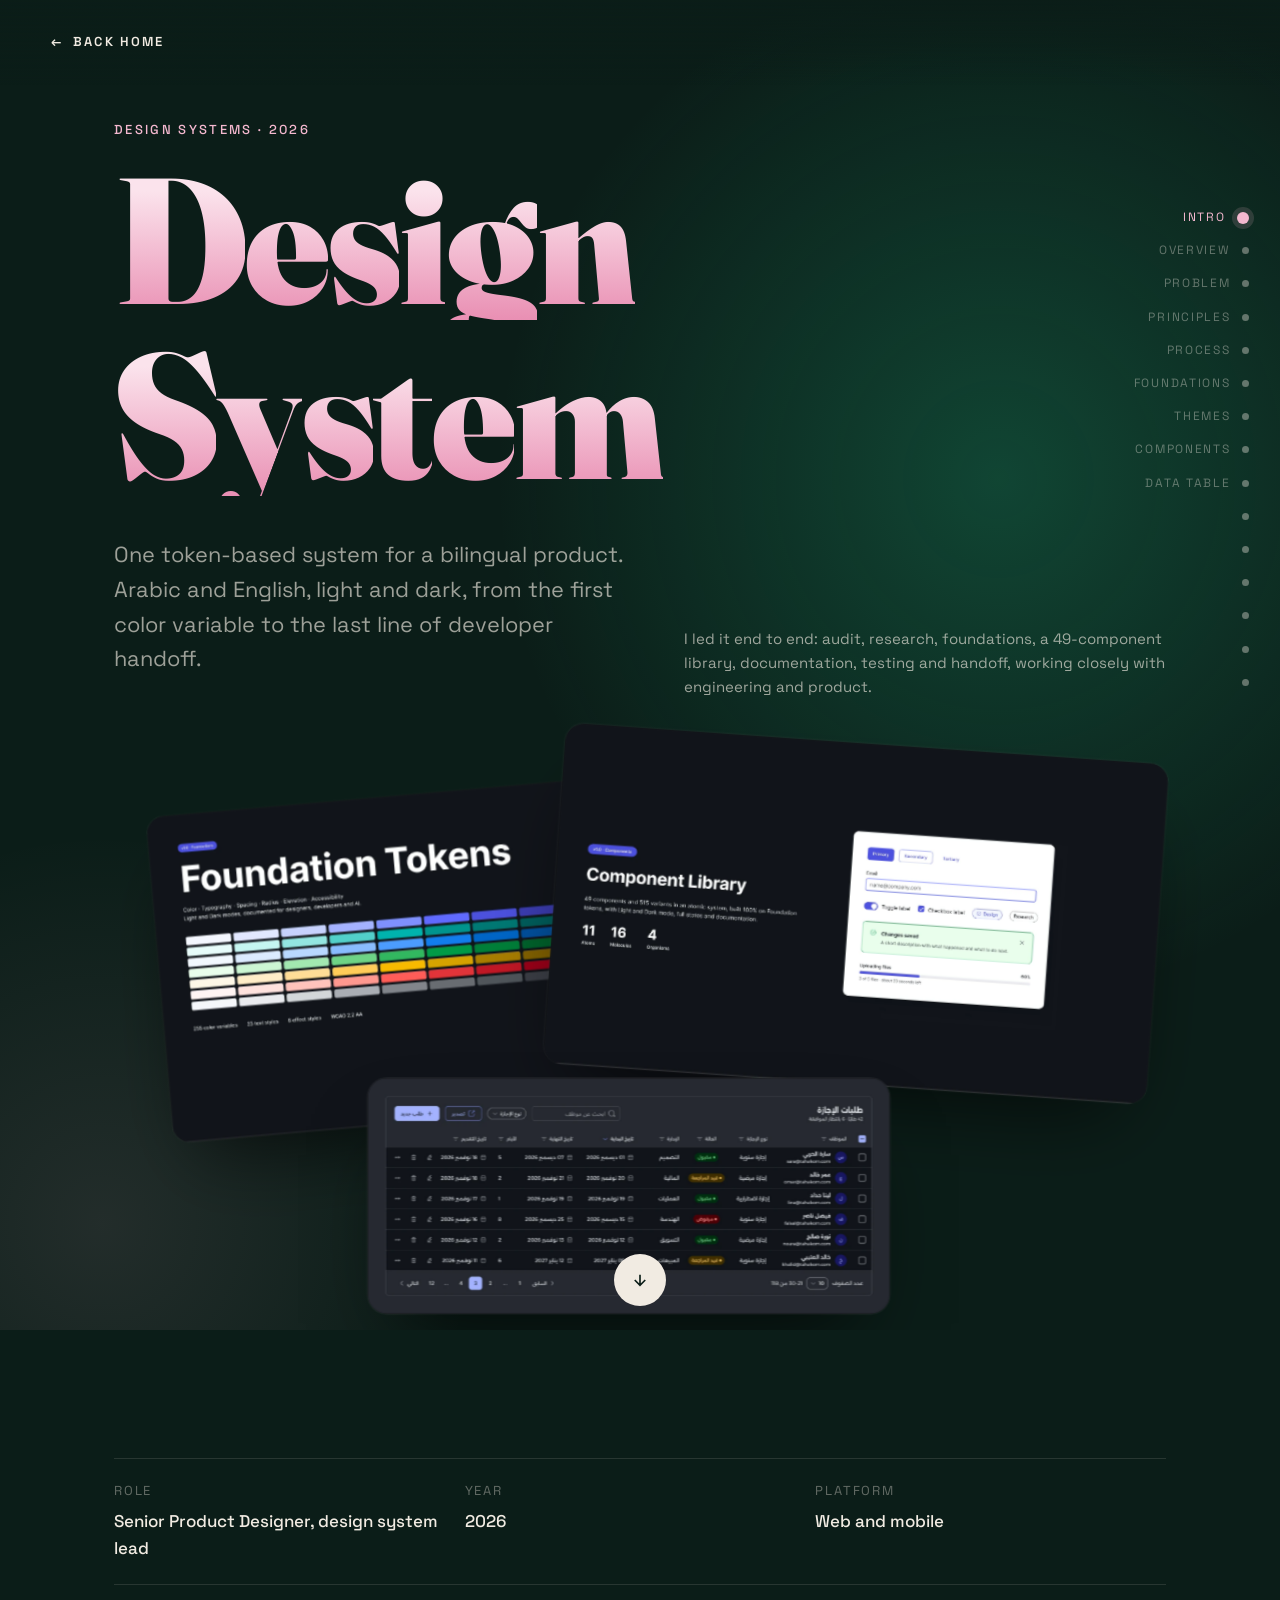
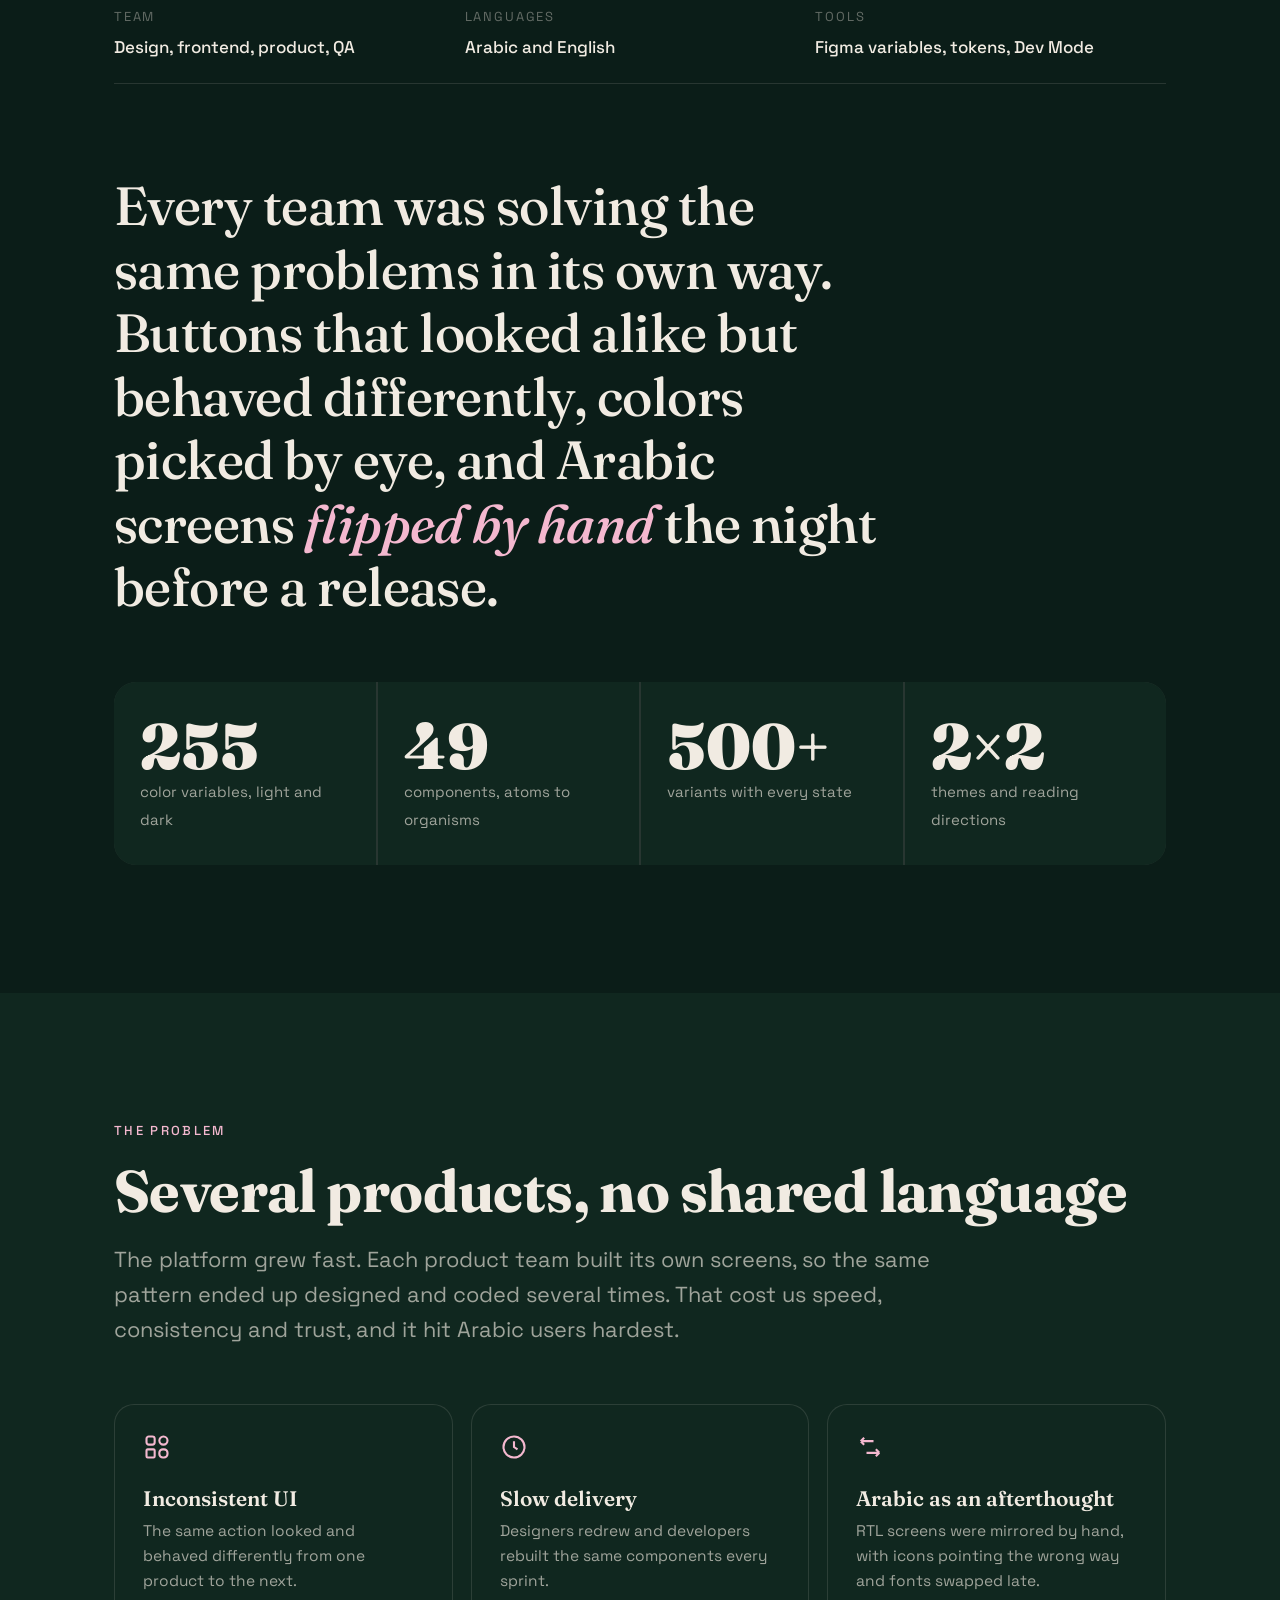
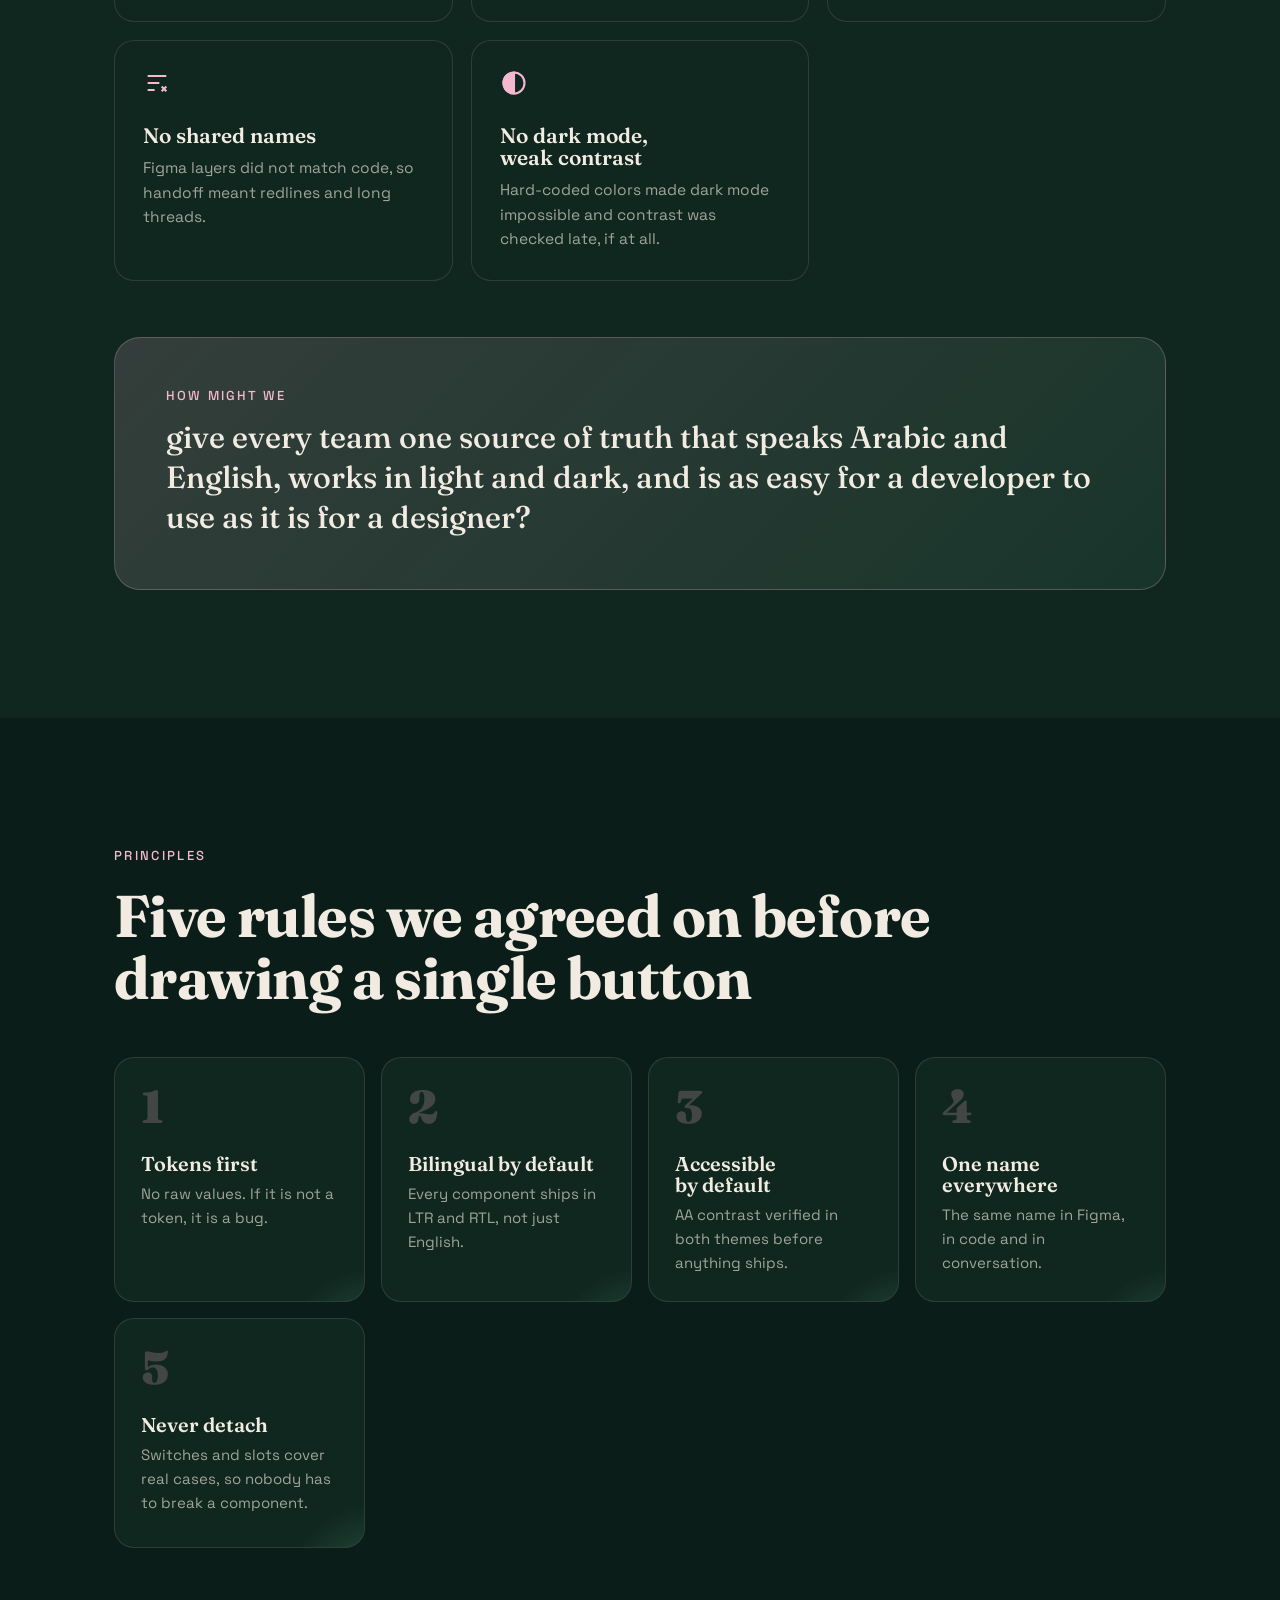
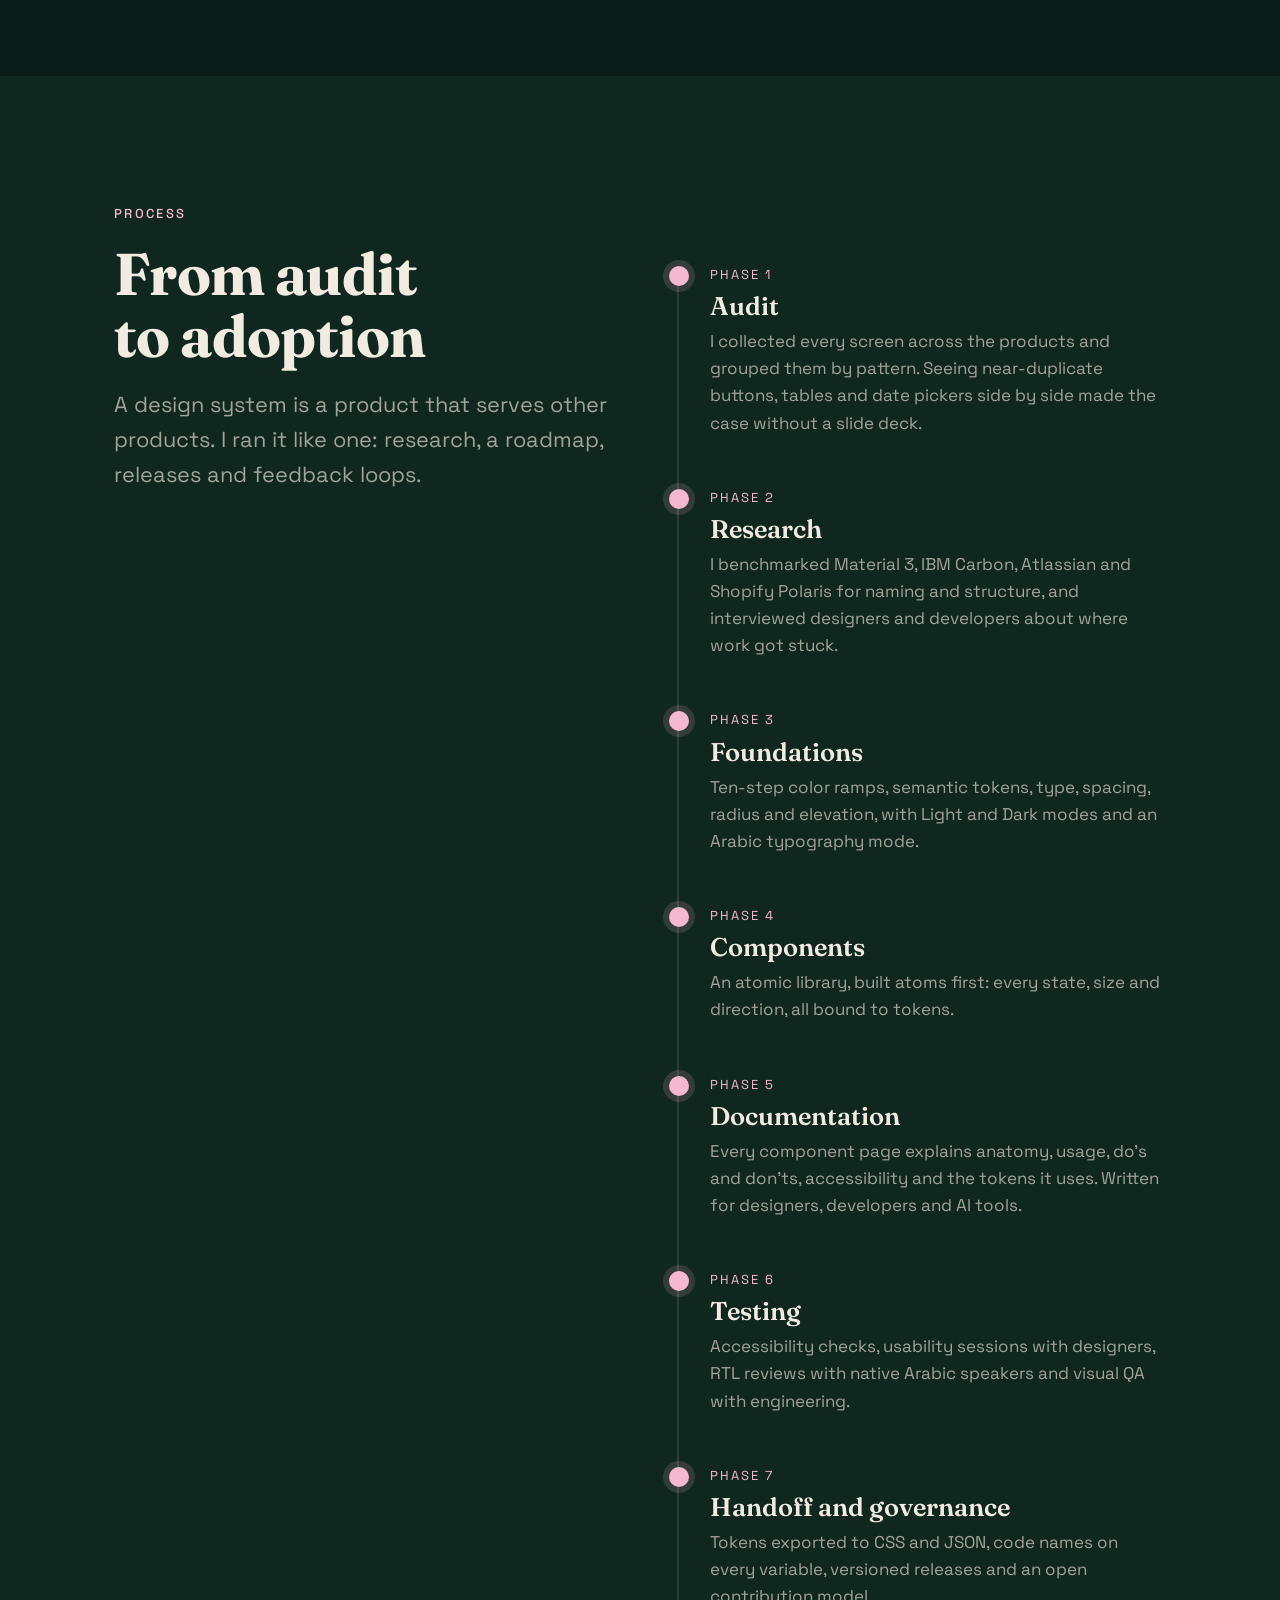
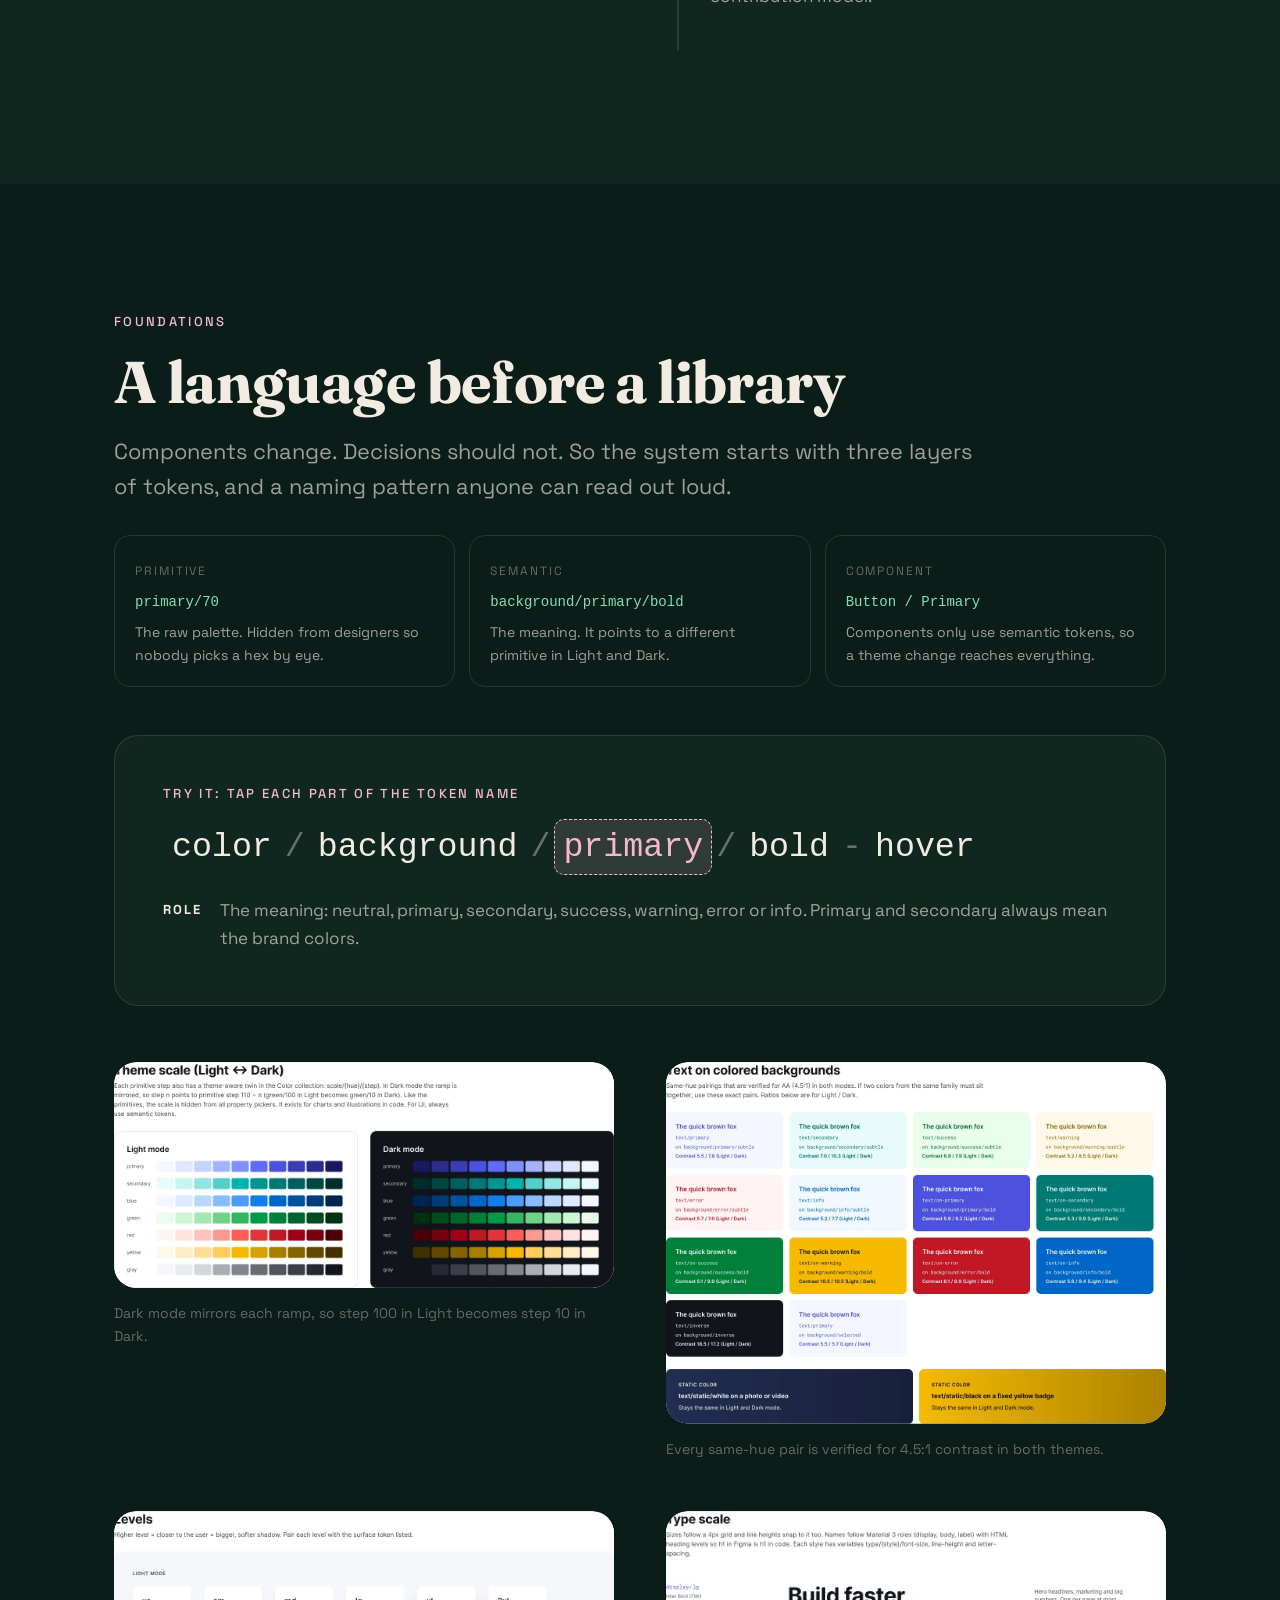
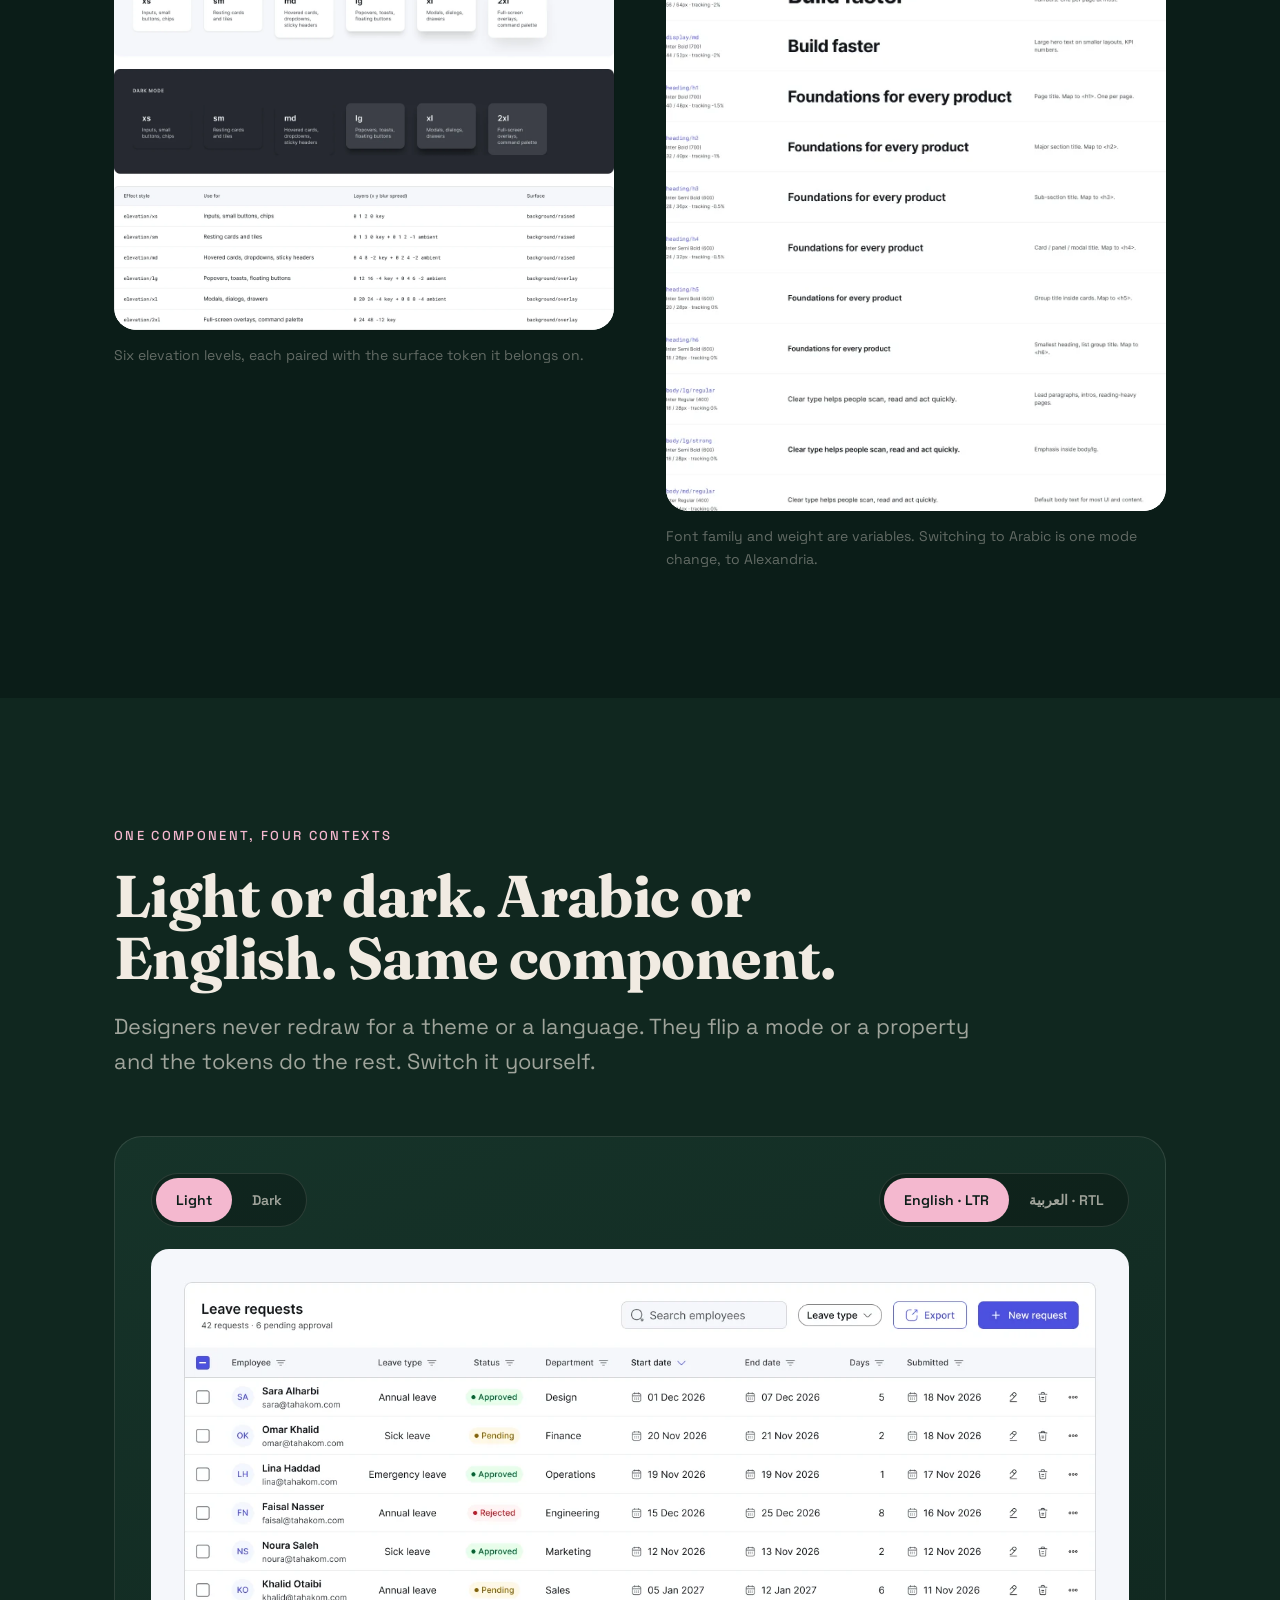
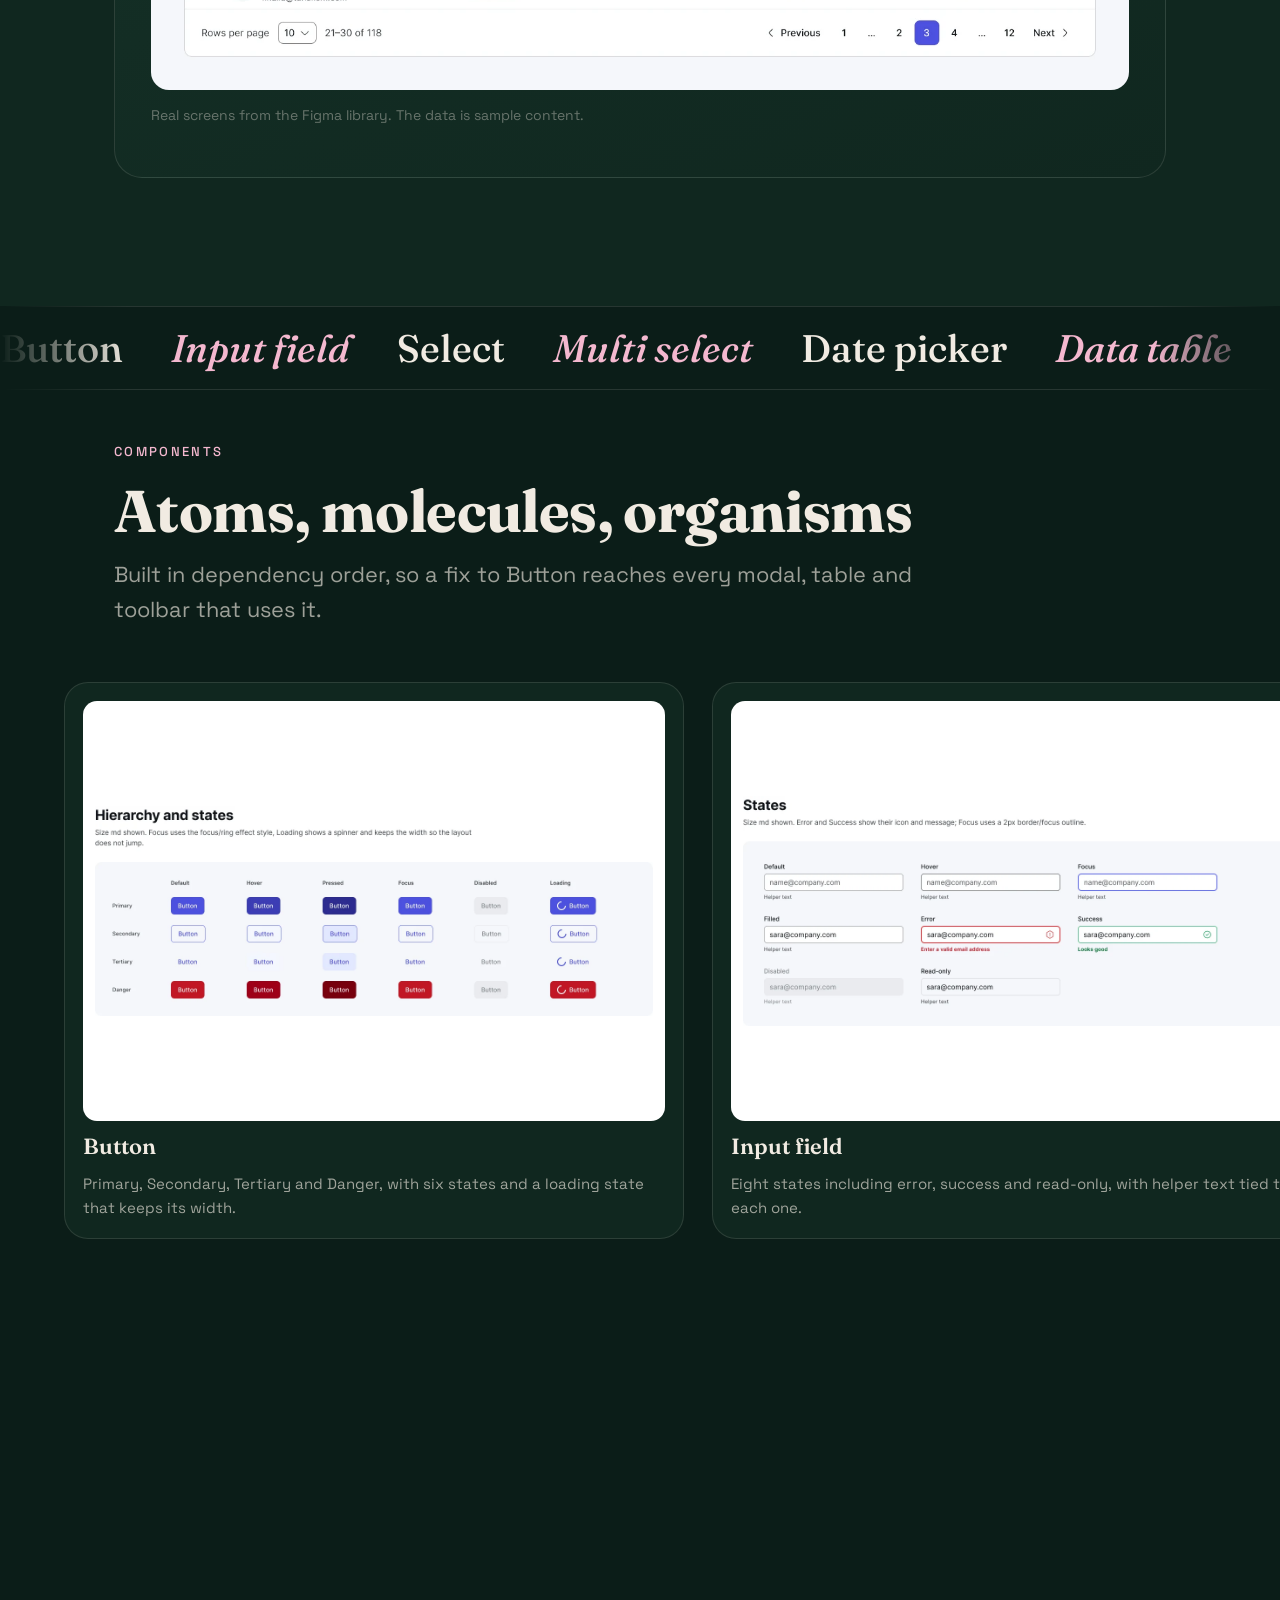
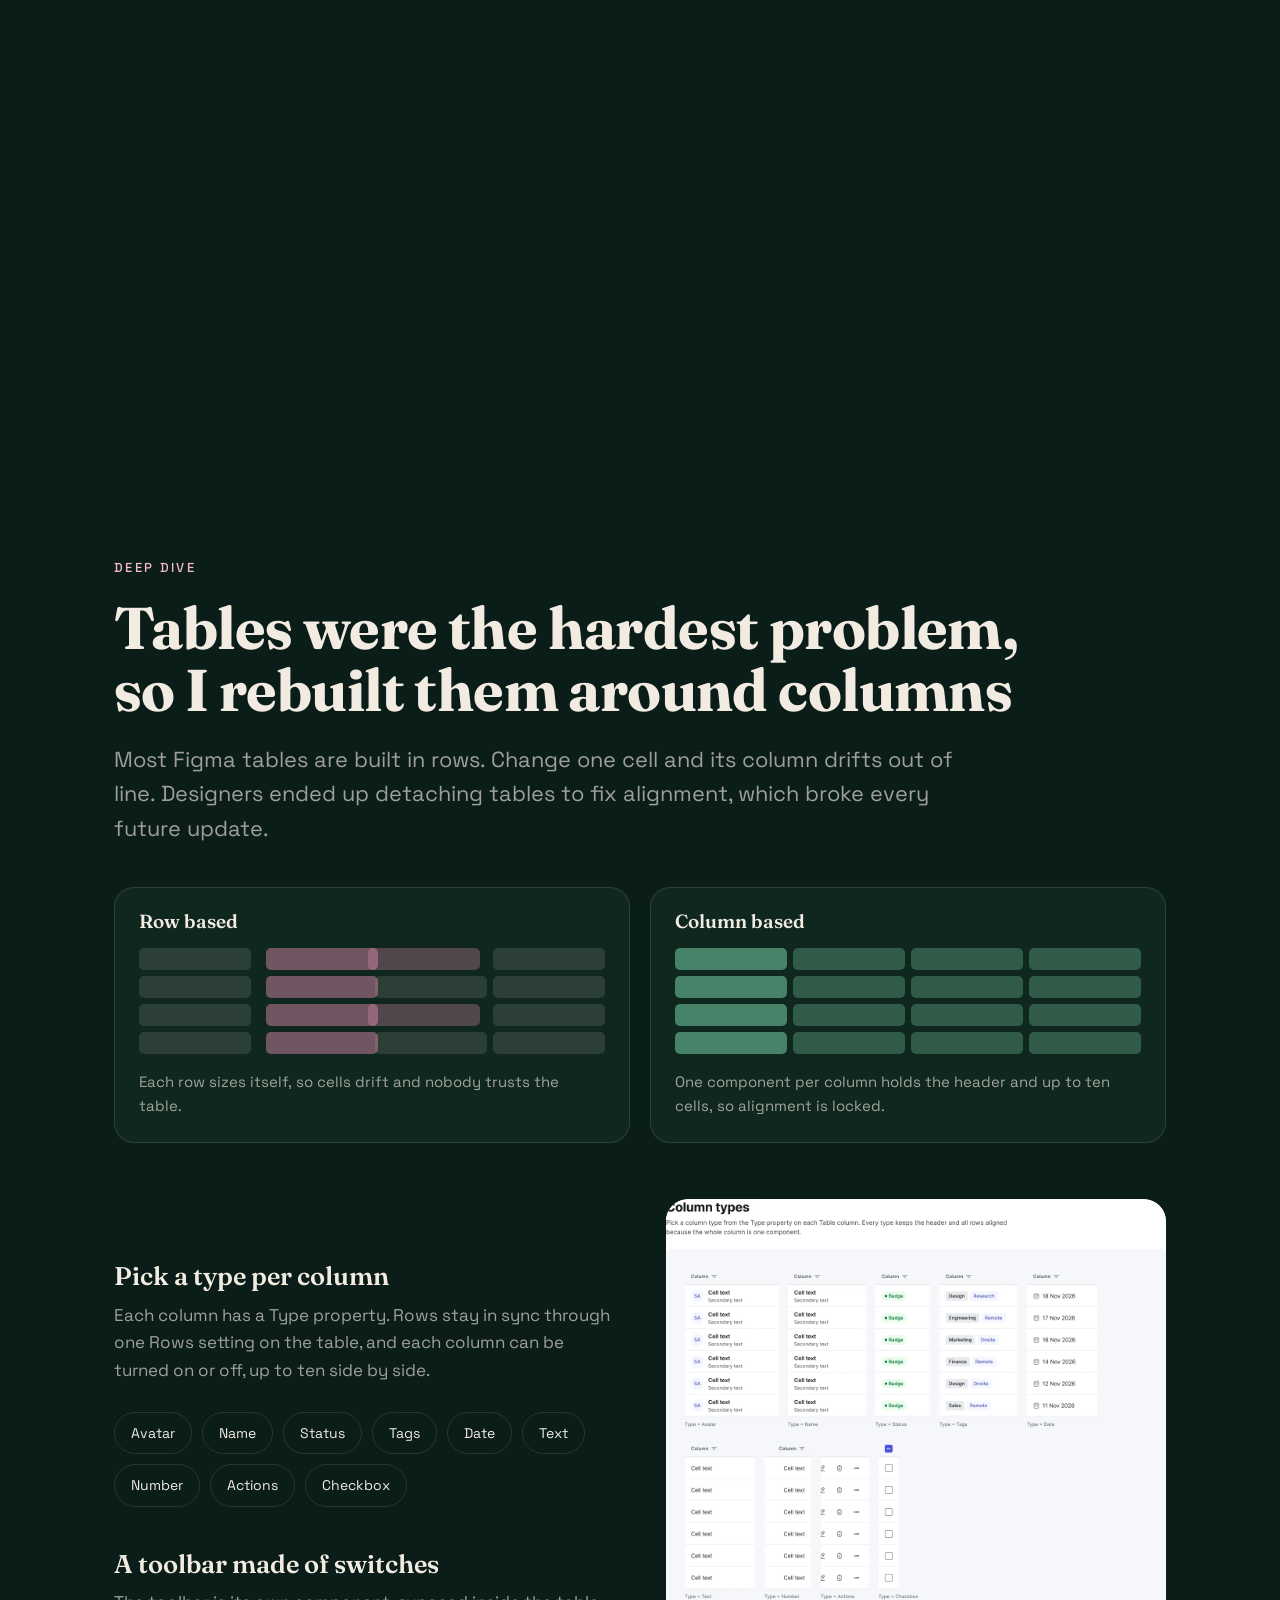
==== design-system/index.html @ d78db013 "Add Design System page and rename to VRM The design system gets its own page at /design-system/ and " ====
<!DOCTYPE html>
<html lang="en">
<head>
<meta charset="UTF-8">
<meta name="viewport" content="width=device-width, initial-scale=1">
<title>Design System, Ahmed Edris</title>
<link rel="canonical" href="https://ahmededris.com/design-system/">
<meta name="theme-color" content="#0b1d18">
<meta name="color-scheme" content="dark">
<link rel="icon" href="../pika.svg" type="image/svg+xml">
<meta property="og:type" content="article">
<meta property="og:site_name" content="Ahmed Edris">
<meta property="og:title" content="Design System — Ahmed Edris">
<meta property="og:description" content="A bilingual, light and dark design system built on tokens, from audit to developer handoff.">
<meta property="og:url" content="https://ahmededris.com/design-system/">
<meta property="og:image" content="https://ahmededris.com/images/social-preview.png">
<meta name="twitter:card" content="summary_large_image">
<!-- Google Analytics (GA4) and Microsoft Clarity, the same tags as the home
     page, so visits to this case study are counted too. -->
<script async src="https://www.googletagmanager.com/gtag/js?id=G-38SJ5MJGJL"></script>
<script>
  window.dataLayer = window.dataLayer || [];
  function gtag(){dataLayer.push(arguments);}
  gtag('js', new Date());
  gtag('config', 'G-38SJ5MJGJL');
</script>
<script>
  (function(c,l,a,r,i,t,y){
    c[a]=c[a]||function(){(c[a].q=c[a].q||[]).push(arguments)};
    t=l.createElement(r);t.async=1;t.src="https://www.clarity.ms/tag/"+i;
    y=l.getElementsByTagName(r)[0];y.parentNode.insertBefore(t,y);
  })(window, document, "clarity", "script", "z8bl211j9w");
</script>
<meta name="description" content="Case study: a bilingual, light and dark design system built on tokens, from audit to developer handoff.">
<link rel="preconnect" href="https://fonts.googleapis.com">
<link rel="preconnect" href="https://fonts.gstatic.com" crossorigin>
<link href="https://fonts.googleapis.com/css2?family=Fraunces:opsz,wght@9..144,500;9..144,700;9..144,900&family=Space+Grotesk:wght@400;500;600&family=Alexandria:wght@400;600&display=swap" rel="stylesheet">
<style>
/* VOICE: a principal designer's field notes, calm and confident.
   IDEA: the case study behaves like the system itself: tokens, states, directions, themes.
   PICTURE: real screens from the Figma library, tilted and stacked, switchable live.
   COLOUR and TYPE: deep green field, bone ink, one pink accent; Fraunces display, Space Grotesk text.
   LAYOUT: one long editorial column with wide image bands and a pinned component reel. */
:root{color-scheme:dark;--bg:#0b1d18;--bg2:#10271f;--bg3:#163329;--ink:#f1ebe2;--mut:rgba(241,235,226,.64);--dim:rgba(241,235,226,.38);--line:rgba(241,235,226,.12);--pink:#f4b8cf;--pink2:#e98fb3;--mint:#7fe0b4;--ease:cubic-bezier(.2,.8,.2,1);--max:1180px}
*{box-sizing:border-box;min-width:0}
html{scroll-behavior:smooth;scroll-padding-top:80px}
body{margin:0;background:var(--bg);color:var(--ink);font:17px/1.6 "Space Grotesk",system-ui,sans-serif;overflow-x:clip;-webkit-font-smoothing:antialiased}
img{display:block;max-width:100%;height:auto}
a{color:inherit}
h1,h2,h3{font-family:Fraunces,Georgia,serif;font-weight:700;line-height:1.05;margin:0;text-wrap:balance}
h2{font-size:clamp(34px,4.6vw,60px);letter-spacing:-.01em}
h3{font-size:clamp(22px,2vw,28px);font-weight:600}
p{margin:0 0 1em}
.wrap{max-width:var(--max);margin:0 auto;padding:0 max(5vw,20px)}
.band{padding:clamp(72px,10vw,150px) 0;position:relative}
.eyebrow{font-size:13px;letter-spacing:.18em;text-transform:uppercase;color:var(--pink);font-weight:500;margin-bottom:18px;display:block}
.lead{font-size:clamp(19px,1.7vw,23px);color:var(--mut);max-width:62ch}
.mut{color:var(--mut)}
.grid2{display:grid;grid-template-columns:repeat(2,minmax(0,1fr));gap:clamp(24px,4vw,64px);align-items:start}
@media(max-width:860px){.grid2{grid-template-columns:minmax(0,1fr)}}

/* loader */
#codeo{white-space:pre}
.top{background:linear-gradient(rgba(11,29,24,.9),rgba(11,29,24,0))}
#ld{position:fixed;inset:0;z-index:100;background:var(--bg);display:grid;place-items:center;transition:transform 1s var(--ease) .1s}
#ld b{font:900 clamp(60px,12vw,150px)/1 Fraunces,serif;color:var(--pink);font-variant-numeric:tabular-nums}
body.ready #ld{transform:translateY(-100%)}

/* top */
.top{position:fixed;inset:0 0 auto;z-index:50;display:flex;justify-content:space-between;align-items:center;padding:22px max(4vw,20px);pointer-events:none}
.top a,.top button{pointer-events:auto}
.back{display:inline-flex;gap:10px;align-items:center;text-decoration:none;font-size:13px;letter-spacing:.16em;text-transform:uppercase;font-weight:600;padding:10px 0}
.back span{transition:transform .4s var(--ease)}.back:hover span{transform:translateX(-6px)}
.prog{position:fixed;top:0;left:0;height:3px;width:100%;transform-origin:0 50%;transform:scaleX(0);background:linear-gradient(90deg,var(--pink),var(--mint));z-index:60}
.dots{transition:opacity .4s;position:fixed;right:max(2.4vw,14px);top:50%;transform:translateY(-50%);z-index:40;display:flex;flex-direction:column;gap:14px;align-items:flex-end}
.dots a{display:flex;align-items:center;gap:12px;text-decoration:none;font-size:12px;letter-spacing:.14em;text-transform:uppercase;color:var(--dim);min-height:18px}
.dots a i{width:7px;height:7px;border-radius:50%;background:currentColor;transition:all .4s var(--ease)}
.dots a span{opacity:0;transform:translateX(8px);transition:all .4s var(--ease);white-space:nowrap}
.dots:hover a span,.dots a.on span{opacity:1;transform:none}
.dots a.on{color:var(--pink)}.dots a.on i{width:12px;height:12px;box-shadow:0 0 0 5px rgba(244,184,207,.15)}
@media(max-width:1100px){.dots{display:none}}

/* hero */
.hero{min-height:100svh;display:grid;align-content:center;padding:120px 0 60px;position:relative;overflow:hidden}
.hero::before{content:"";position:absolute;inset:-20%;background:radial-gradient(40% 40% at 70% 40%,rgba(31,174,122,.28),transparent 70%),radial-gradient(30% 30% at 20% 80%,rgba(244,184,207,.10),transparent 70%);pointer-events:none}
.hero h1{font-size:clamp(70px,14vw,210px);font-weight:900;letter-spacing:-.02em;line-height:.9;color:var(--pink);position:relative;z-index:2}
.hero h1 .ch{display:inline-block;background:linear-gradient(180deg,#fbe3ec 20%,var(--pink2));-webkit-background-clip:text;background-clip:text;color:transparent;transform:translateY(105%);opacity:0;transition:transform 1.1s var(--ease),opacity 1.1s var(--ease);transition-delay:calc(var(--i)*45ms + .9s)}
.hero h1 .w{display:inline-block;overflow:hidden;padding-bottom:.08em;vertical-align:top}
body.ready .hero h1 .ch{transform:none;opacity:1}
.hero .sub{display:grid;grid-template-columns:minmax(0,1.1fr) minmax(0,1fr);gap:40px;align-items:end;margin-top:28px;position:relative;z-index:2}
@media(max-width:860px){.hero .sub{grid-template-columns:minmax(0,1fr)}}
.stage{perspective:1600px;height:clamp(300px,42vw,520px);position:relative;margin-top:clamp(28px,4vw,56px);z-index:1}
.stack{position:absolute;inset:0;transform-style:preserve-3d;transition:transform .6s var(--ease)}
.card{position:absolute;border-radius:18px;overflow:hidden;box-shadow:0 40px 80px -30px rgba(0,0,0,.7),0 0 0 1px rgba(255,255,255,.06);background:#111}
.card img{width:100%}
.c1{width:58%;left:2%;top:6%;transform:translateZ(-80px) rotate(-5deg);animation:fl 9s ease-in-out infinite}
.c2{width:56%;right:2%;top:0;transform:translateZ(40px) rotate(4deg);animation:fl 8s ease-in-out -2s infinite}
.c3{width:46%;left:26%;bottom:-4%;transform:translateZ(120px);animation:fl 10s ease-in-out -4s infinite}
@keyframes fl{50%{translate:0 -14px}}
.fade{opacity:0;transform:translateY(30px);transition:opacity 1s var(--ease),transform 1s var(--ease);transition-delay:var(--d,0s)}
body.ready .hero .fade{opacity:1;transform:none}
.cue{position:absolute;left:50%;bottom:24px;translate:-50% 0;width:52px;height:52px;border-radius:50%;background:var(--ink);color:var(--bg);display:grid;place-items:center;text-decoration:none;z-index:3;animation:bob 2.4s ease-in-out infinite}
@keyframes bob{50%{translate:-50% 8px}}

/* meta */
.meta{display:grid;grid-template-columns:repeat(3,minmax(0,1fr));border-top:1px solid var(--line)}
.meta div{padding:22px 0;border-bottom:1px solid var(--line)}
.meta small{display:block;color:var(--dim);font-size:13px;letter-spacing:.14em;text-transform:uppercase;margin-bottom:6px}
.meta strong{font-weight:500}
@media(max-width:700px){.meta{grid-template-columns:repeat(2,minmax(0,1fr))}}

/* reveal */
[data-r]{opacity:0;transform:translateY(40px);transition:opacity 1s var(--ease),transform 1s var(--ease);transition-delay:var(--d,0s)}
[data-r].in{opacity:1;transform:none}
.clip{clip-path:inset(12% 6% 12% 6% round 22px);transition:clip-path 1.4s var(--ease)}
.clip.in{clip-path:inset(0 0 0 0 round 22px)}
.shot{border-radius:22px;overflow:hidden;background:#fff;box-shadow:0 30px 70px -40px rgba(0,0,0,.8)}
.shot img{width:100%;transition:transform 1.2s var(--ease)}
.shot:hover img{transform:scale(1.025)}
.cap{font-size:14px;color:var(--dim);margin-top:14px}

/* statement */
.stmt{font:500 clamp(30px,4.2vw,58px)/1.18 Fraunces,serif;letter-spacing:-.01em;max-width:22ch}
.stmt .wd{opacity:.14;transition:opacity .25s linear}
.stmt .wd.lit{opacity:1}
.stmt em{font-style:italic;color:var(--pink)}

/* numbers */
.nums{display:grid;grid-template-columns:repeat(4,minmax(0,1fr));gap:2px;margin-top:64px;background:var(--line);border-radius:22px;overflow:hidden}
.nums div{background:var(--bg2);padding:32px 26px}
.nums b{display:block;font:900 clamp(44px,5vw,72px)/1 Fraunces,serif;color:var(--ink);font-variant-numeric:tabular-nums}
.nums span{color:var(--mut);font-size:15px}
@media(max-width:800px){.nums{grid-template-columns:repeat(2,minmax(0,1fr))}}

/* pains */
.pains{display:grid;grid-template-columns:repeat(auto-fit,minmax(min(100%,260px),1fr));gap:18px;margin-top:56px}
.pain{background:var(--bg2);border:1px solid var(--line);border-radius:20px;padding:28px;transition:transform .5s var(--ease),border-color .5s,background .5s}
.pain:hover{transform:translateY(-6px);border-color:rgba(244,184,207,.4);background:var(--bg3)}
.pain svg{width:28px;height:28px;color:var(--pink);margin-bottom:18px}
.pain h3{font-size:21px;margin-bottom:10px}
.pain p{color:var(--mut);font-size:15.5px;margin:0}
.hmw{margin-top:56px;padding:clamp(28px,4vw,56px);border-radius:26px;background:linear-gradient(135deg,rgba(244,184,207,.16),rgba(127,224,180,.08));border:1px solid rgba(244,184,207,.25);font:500 clamp(22px,2.4vw,32px)/1.3 Fraunces,serif}
.hmw small{display:block;font:500 13px/1 "Space Grotesk";letter-spacing:.16em;text-transform:uppercase;color:var(--pink);margin-bottom:16px}

/* principles */
.prin{display:grid;grid-template-columns:repeat(auto-fit,minmax(min(100%,200px),1fr));gap:16px;margin-top:48px}
.pr{position:relative;border-radius:20px;padding:26px;min-height:230px;background:var(--bg2);overflow:hidden;border:1px solid var(--line);transform-style:preserve-3d;transition:transform .4s var(--ease)}
.pr b{font:900 46px/1 Fraunces,serif;color:rgba(244,184,207,.22)}
.pr h3{font-size:20px;margin:22px 0 8px}
.pr p{font-size:15px;color:var(--mut);margin:0}
.pr::after{content:"";position:absolute;inset:auto -40% -60% auto;width:180px;height:180px;border-radius:50%;background:radial-gradient(circle,rgba(127,224,180,.25),transparent 70%);transition:transform .6s var(--ease)}
.pr:hover::after{transform:scale(1.8)}

/* timeline */
.tl{position:relative;margin-top:56px;padding-left:44px}
.tl::before,.tl::after{content:"";position:absolute;left:11px;top:6px;bottom:6px;width:2px;background:var(--line)}
.tl::after{background:linear-gradient(var(--pink),var(--mint));transform-origin:top;transform:scaleY(var(--p,0))}
.st{position:relative;padding:0 0 46px}
.st::before{content:"";position:absolute;left:-41px;top:6px;width:16px;height:16px;border-radius:50%;background:var(--bg);border:2px solid var(--dim);transition:all .5s var(--ease)}
.st.in::before{border-color:var(--pink);background:var(--pink);box-shadow:0 0 0 6px rgba(244,184,207,.15)}
.st small{color:var(--pink);font-size:13px;letter-spacing:.16em;text-transform:uppercase}
.st h3{margin:6px 0 8px}
.st p{color:var(--mut);max-width:62ch;margin:0}

/* token anatomy */
.tok{margin-top:48px;background:var(--bg2);border:1px solid var(--line);border-radius:24px;padding:clamp(24px,4vw,48px)}
.tokname{font:500 clamp(18px,2.6vw,34px)/1.4 ui-monospace,"SF Mono",Menlo,monospace;display:flex;flex-wrap:wrap;gap:4px;align-items:center}
.tokname button{font:inherit;color:var(--ink);background:none;border:1px dashed transparent;border-radius:10px;padding:4px 8px;cursor:pointer;transition:all .3s var(--ease)}
.tokname button.on,.tokname button:hover,.tokname button:focus-visible{background:rgba(244,184,207,.14);border-color:var(--pink);color:var(--pink);outline:none}
.tokname i{color:var(--dim);font-style:normal}
.tokinfo{margin-top:22px;min-height:60px;color:var(--mut);display:grid;grid-template-columns:auto 1fr;gap:18px;align-items:start}
.tokinfo b{color:var(--ink);font-size:13px;letter-spacing:.16em;text-transform:uppercase;padding-top:3px}
.tiers{display:grid;grid-template-columns:repeat(3,minmax(0,1fr));gap:14px;margin-top:30px}
.tier{border-radius:16px;padding:20px;border:1px solid var(--line)}
.tier small{color:var(--dim);font-size:12px;letter-spacing:.16em;text-transform:uppercase}
.tier code{display:block;margin-top:8px;font-size:14px;color:var(--mint)}
.tier p{font-size:14px;color:var(--mut);margin:8px 0 0}
@media(max-width:700px){.tiers{grid-template-columns:minmax(0,1fr)}}

/* live demo */
.demo{margin-top:56px;border-radius:28px;padding:clamp(18px,3vw,36px);background:linear-gradient(160deg,var(--bg3),var(--bg2));border:1px solid var(--line)}
.ctrls{display:flex;flex-wrap:wrap;gap:14px;margin-bottom:22px;align-items:center;justify-content:space-between}
.seg{display:inline-flex;background:rgba(0,0,0,.25);border-radius:999px;padding:4px;position:relative;border:1px solid var(--line)}
.seg button{position:relative;z-index:1;font:600 14px "Space Grotesk";color:var(--mut);background:none;border:0;padding:10px 20px;min-height:44px;border-radius:999px;cursor:pointer;transition:color .3s}
.seg button.on{color:var(--bg)}
.seg .pill{position:absolute;top:4px;bottom:4px;border-radius:999px;background:var(--pink);transition:all .5s var(--ease)}
.seg button:focus-visible{outline:2px solid var(--mint);outline-offset:2px}
.screens{position:relative;aspect-ratio:1418/640;border-radius:18px;overflow:hidden}
.screens img{position:absolute;inset:0;width:100%;height:100%;object-fit:cover;opacity:0;transform:scale(1.03);transition:opacity .7s var(--ease),transform 1s var(--ease)}
.screens img.on{opacity:1;transform:none}
.demo .note{font-size:14px;color:var(--dim);margin-top:14px}

/* marquee */
.mq{overflow:hidden;border-block:1px solid var(--line);padding:22px 0;margin:0;mask-image:linear-gradient(90deg,transparent,#000 10%,#000 90%,transparent)}
.mq div{display:flex;gap:48px;width:max-content;animation:mq 40s linear infinite;font:500 clamp(26px,3vw,40px)/1 Fraunces,serif}
.mq span:nth-child(even){color:var(--pink);font-style:italic}
@keyframes mq{to{transform:translateX(-50%)}}

/* pinned reel */
.reel{position:relative}
.reel .pin{position:sticky;top:0;height:100svh;overflow:hidden;display:flex;flex-direction:column;justify-content:center}
.reel .track{display:flex;gap:28px;padding:0 max(5vw,20px);will-change:transform}
.rc{flex:none;width:min(78vw,620px);border-radius:24px;background:var(--bg2);border:1px solid var(--line);padding:18px;display:flex;flex-direction:column;gap:14px}
.rc .im{border-radius:14px;overflow:hidden;background:#fff;height:min(52vh,420px);position:relative}
.rc .im img{position:absolute;inset:0;height:100%;width:100%;object-fit:contain;padding:12px}
.rc h3{font-size:22px}.rc p{font-size:15px;color:var(--mut);margin:0}
.reel .hd{padding:0 max(5vw,20px);margin-bottom:32px;max-width:var(--max);width:100%;margin-inline:auto}
@media(max-width:700px){.reel .pin{position:relative;height:auto;padding:40px 0}.reel{height:auto!important}.reel .track{overflow-x:auto;scroll-snap-type:x mandatory;transform:none!important}.rc{scroll-snap-align:center}}

/* rows vs columns */
.rvc{display:grid;grid-template-columns:repeat(2,minmax(0,1fr));gap:20px;margin-top:40px}
.rvc>div{background:var(--bg2);border:1px solid var(--line);border-radius:20px;padding:24px}
.rvc h3{font-size:19px;margin-bottom:16px}
.gridviz{display:grid;grid-template-columns:repeat(4,1fr);gap:6px}
.gridviz i{height:22px;border-radius:5px;background:rgba(241,235,226,.12);transition:all .8s var(--ease)}
.bad i:nth-child(4n+2){transform:translateX(var(--j,0))}
.bad.in i:nth-child(4n+2){--j:9px;background:rgba(233,143,179,.45)}
.bad.in i:nth-child(8n+3){transform:translateX(-7px);background:rgba(233,143,179,.3)}
.good .gridviz{grid-template-columns:repeat(4,1fr)}
.good.in i{background:rgba(127,224,180,.28)}
.good.in i:nth-child(4n+1){background:rgba(127,224,180,.5)}
.rvc p{font-size:15px;color:var(--mut);margin:16px 0 0}
@media(max-width:700px){.rvc{grid-template-columns:minmax(0,1fr)}}
.chips{display:flex;flex-wrap:wrap;gap:10px;margin-top:28px}
.chips span{padding:9px 16px;border-radius:999px;border:1px solid var(--line);font-size:14px;transition:all .3s var(--ease)}
.chips span:hover{background:var(--pink);color:var(--bg);border-color:var(--pink)}

/* compare */
.cmp{position:relative;margin-top:48px;border-radius:24px;overflow:hidden;aspect-ratio:1418/640;user-select:none;touch-action:pan-y;cursor:ew-resize;--x:50%}
.cmp img{position:absolute;inset:0;width:100%;height:100%;object-fit:cover}
.cmp .tp{clip-path:inset(0 calc(100% - var(--x)) 0 0)}
.cmp .hd{position:absolute;top:0;bottom:0;left:var(--x);width:2px;background:var(--pink);translate:-1px 0}
.cmp .hd::after{content:"⇆";position:absolute;top:50%;left:50%;translate:-50% -50%;width:52px;height:52px;border-radius:50%;background:var(--pink);color:var(--bg);display:grid;place-items:center;font-size:20px;box-shadow:0 10px 30px rgba(0,0,0,.4)}
.cmp .lb{position:absolute;top:16px;padding:6px 12px;border-radius:999px;background:rgba(11,29,24,.8);font-size:13px;letter-spacing:.12em;text-transform:uppercase}
.cmp input{position:absolute;inset:0;opacity:0;width:100%;cursor:ew-resize}
.rules{display:grid;grid-template-columns:repeat(auto-fit,minmax(min(100%,240px),1fr));gap:14px;margin-top:36px}
.rules div{padding:20px;border-radius:16px;background:var(--bg2);border:1px solid var(--line);font-size:15px}
.rules b{display:block;margin-bottom:6px;font-size:16px}
.rules span{color:var(--mut)}
.ar{font-family:Alexandria,sans-serif;direction:rtl}

/* doc device */
.dev{border-radius:26px;background:#e9eaec;padding:14px;box-shadow:0 40px 90px -40px rgba(0,0,0,.8)}
.dev .scr{height:min(70vh,620px);overflow:hidden;border-radius:14px;background:#fff;position:relative}
.dev .scr img{width:100%;transform:translateY(0);transition:transform 9s cubic-bezier(.45,0,.55,1)}
.dev:hover .scr img,.dev.auto .scr img{transform:translateY(calc(-100% + min(70vh,620px)))}
.dev .bar{display:flex;gap:6px;padding:0 4px 10px}.dev .bar i{width:10px;height:10px;border-radius:50%;background:#c9cbd0}

/* tabs */
.tabs{margin-top:44px}
.tablist{display:flex;flex-wrap:wrap;gap:8px;border-bottom:1px solid var(--line);margin-bottom:34px}
.tablist button{font:600 15px "Space Grotesk";color:var(--mut);background:none;border:0;padding:14px 18px;min-height:44px;cursor:pointer;position:relative}
.tablist button::after{content:"";position:absolute;left:12px;right:12px;bottom:-1px;height:2px;background:var(--pink);transform:scaleX(0);transition:transform .5s var(--ease)}
.tablist button[aria-selected=true]{color:var(--ink)}.tablist button[aria-selected=true]::after{transform:scaleX(1)}
.tablist button:focus-visible{outline:2px solid var(--mint)}
.panel{display:none;grid-template-columns:minmax(0,1.2fr) minmax(0,1fr);gap:40px;animation:pin .7s var(--ease)}
.panel.on{display:grid}
@keyframes pin{from{opacity:0;transform:translateY(16px)}}
.panel ul{list-style:none;padding:0;margin:0;display:grid;gap:14px}
.panel li{padding:18px 20px;border-radius:16px;background:var(--bg2);border:1px solid var(--line)}
.panel li b{display:block;margin-bottom:4px}
.panel li span{color:var(--mut);font-size:15px}
.quote{font:500 clamp(22px,2.3vw,30px)/1.3 Fraunces,serif;position:relative;padding-top:40px;align-self:center}
.quote::before{content:"\201C";position:absolute;top:-30px;left:-6px;font:900 110px/1 Fraunces,serif;color:var(--pink);opacity:.6}
.quote cite{display:block;font:400 15px "Space Grotesk";color:var(--dim);margin-top:18px;font-style:normal}
@media(max-width:860px){.panel{grid-template-columns:minmax(0,1fr)}}

/* testing */
.tests{display:grid;grid-template-columns:repeat(auto-fit,minmax(min(100%,250px),1fr));gap:16px;margin-top:44px}
.test{background:var(--bg2);border:1px solid var(--line);border-radius:20px;padding:24px;position:relative;overflow:hidden}
.test .ring{width:54px;height:54px;margin-bottom:16px}
.test .ring circle{fill:none;stroke-width:4}
.test .ring .bgc{stroke:var(--line)}
.test .ring .fg{stroke:var(--mint);stroke-dasharray:151;stroke-dashoffset:151;transition:stroke-dashoffset 1.6s var(--ease) var(--d,0s);transform:rotate(-90deg);transform-origin:center}
.test.in .ring .fg{stroke-dashoffset:0}
.test h3{font-size:20px;margin-bottom:8px}.test p{font-size:15px;color:var(--mut);margin:0}

/* code + checklist */
.code{background:#08140f;border:1px solid var(--line);border-radius:20px;padding:22px;font:14.5px/1.7 ui-monospace,"SF Mono",Menlo,monospace;color:#cfe9dc;min-height:300px;position:relative;overflow-x:auto}
.code .k{color:var(--pink)}.code .v{color:var(--mint)}.code .c{color:var(--dim)}
.code .caret{display:inline-block;width:8px;height:1.1em;background:var(--pink);vertical-align:-3px;animation:bl 1s steps(1) infinite}
@keyframes bl{50%{opacity:0}}
.copy{position:absolute;top:12px;right:12px;font:600 12px "Space Grotesk";background:var(--bg3);color:var(--ink);border:1px solid var(--line);border-radius:999px;padding:8px 14px;cursor:pointer;min-height:36px}
.check{list-style:none;padding:0;margin:0;display:grid;gap:12px}
.check li{display:flex;gap:14px;align-items:center;padding:16px 18px;border-radius:14px;background:var(--bg2);border:1px solid var(--line);opacity:.45;transition:opacity .5s,border-color .5s}
.check li svg{flex:none;width:24px;height:24px}
.check li path{stroke-dasharray:24;stroke-dashoffset:24;transition:stroke-dashoffset .6s var(--ease)}
.check li.done{opacity:1;border-color:rgba(127,224,180,.35)}
.check li.done path{stroke-dashoffset:0}

/* flow */
.flow{display:flex;flex-wrap:wrap;gap:10px;align-items:center;margin-top:36px}
.flow span{padding:12px 18px;border-radius:999px;background:var(--bg2);border:1px solid var(--line);font-weight:500;transition:all .5s var(--ease)}
.flow span.on{background:var(--pink);color:var(--bg);border-color:var(--pink);transform:translateY(-3px)}
.flow em{color:var(--dim);font-style:normal}

/* outcomes */
.outs{display:grid;grid-template-columns:repeat(auto-fit,minmax(min(100%,300px),1fr));gap:2px;background:var(--line);border-radius:22px;overflow:hidden;margin-top:44px}
.outs div{background:var(--bg2);padding:28px;display:flex;gap:16px}
.outs b{font:900 26px/1 Fraunces;color:var(--pink)}
.outs p{margin:0}
.big-q{font:500 clamp(28px,3.6vw,50px)/1.2 Fraunces,serif;max-width:24ch;margin:0 auto;text-align:center}
.big-q cite{display:block;margin-top:22px;font:400 16px "Space Grotesk";color:var(--dim);font-style:normal}

/* next */
.next{display:grid;grid-template-columns:repeat(2,minmax(0,1fr));border-top:1px solid var(--line)}
.next a{padding:clamp(36px,6vw,80px) max(5vw,20px);text-decoration:none;display:block;transition:background .5s}
.next a:hover{background:var(--bg2)}
.next a+a{border-left:1px solid var(--line);text-align:right}
.next small{color:var(--dim);font-size:13px;letter-spacing:.16em;text-transform:uppercase}
.next strong{display:block;font:700 clamp(28px,4vw,56px)/1.1 Fraunces;margin-top:10px;transition:color .4s}
.next a:hover strong{color:var(--pink)}
footer{padding:28px max(5vw,20px);color:var(--dim);font-size:14px;display:flex;justify-content:space-between;flex-wrap:wrap;gap:10px;border-top:1px solid var(--line)}

/* lightbox & cursor */
.lb-o{position:fixed;inset:0;z-index:90;background:rgba(6,16,13,.92);display:grid;place-items:center;padding:4vw;opacity:0;pointer-events:none;transition:opacity .4s}
.lb-o.on{opacity:1;pointer-events:auto}
.lb-o img{max-height:90vh;width:auto;border-radius:14px;transform:scale(.94);transition:transform .5s var(--ease);background:#fff}
.lb-o.on img{transform:none}
.lb-o button{position:absolute;top:20px;right:20px;width:52px;height:52px;border-radius:50%;border:0;background:var(--ink);color:var(--bg);font-size:22px;cursor:pointer}
.cur{position:fixed;left:0;top:0;z-index:95;pointer-events:none;width:12px;height:12px;border-radius:50%;background:var(--pink);translate:-50% -50%;transition:width .35s var(--ease),height .35s var(--ease),background .35s;display:grid;place-items:center;font:600 12px "Space Grotesk";color:var(--bg);mix-blend-mode:normal}
.cur span{opacity:0;transition:opacity .2s}
.cur.big{width:78px;height:78px}.cur.big span{opacity:1}
@media(pointer:coarse){.cur{display:none}}
[data-zoom]{cursor:zoom-in}
@media(pointer:fine){[data-zoom]{cursor:none}}

@media(prefers-reduced-motion:reduce){*,*::before,*::after{animation:none!important;transition:none!important}[data-r],.fade,.hero h1 .ch{opacity:1!important;transform:none!important}.clip{clip-path:none!important}#ld{display:none}.stmt .wd{opacity:1}.cur{display:none}}
</style>
</head>
<body>
<div id="ld" aria-hidden="true"><b id="ldn">0</b></div>
<div class="prog" id="prog"></div>
<header class="top"><a class="back" href="/"><span>←</span> Back home</a></header>
<nav class="dots" id="dots" aria-label="Case study sections"></nav>
<div class="cur" id="cur"><span>View</span></div>

<main>
<section class="hero" id="top" data-ch="Intro">
  <div class="wrap">
    <span class="eyebrow fade" style="--d:.8s">Design Systems · 2026</span>
    <h1 id="ttl">Design System</h1>
    <div class="sub">
      <p class="lead fade" style="--d:1.5s">One token-based system for a bilingual product. Arabic and English, light and dark, from the first color variable to the last line of developer handoff.</p>
      <p class="mut fade" style="--d:1.65s;font-size:15px;margin:0">I led it end to end: audit, research, foundations, a 49-component library, documentation, testing and handoff, working closely with engineering and product.</p>
    </div>
    <div class="stage fade" style="--d:1.2s" id="stage">
      <div class="stack" id="stack">
        <div class="card c1"><img src="img/foundation-cover.webp" alt="Foundation Tokens cover with ten-step color ramps" width="1800" height="1013"></div>
        <div class="card c2"><img src="img/components-cover.webp" alt="Component Library cover with buttons, inputs, toggles and an alert" width="1800" height="1013"></div>
        <div class="card c3"><img src="img/table-dark-rtl.webp" alt="Arabic data table in dark mode" width="1418" height="640"></div>
      </div>
    </div>
  </div>
  <a class="cue" href="#overview" aria-label="Scroll to the overview"><svg width="18" height="18" viewBox="0 0 24 24" fill="none" stroke="currentColor" stroke-width="2.2"><path d="M12 5v14M5 12l7 7 7-7"/></svg></a>
</section>

<section class="band" id="overview" data-ch="Overview">
  <div class="wrap">
    <div class="meta" data-r>
      <div><small>Role</small><strong>Senior Product Designer, design system lead</strong></div>
      <div><small>Year</small><strong>2026</strong></div>
      <div><small>Platform</small><strong>Web and mobile</strong></div>
      <div><small>Team</small><strong>Design, frontend, product, QA</strong></div>
      <div><small>Languages</small><strong>Arabic and English</strong></div>
      <div><small>Tools</small><strong>Figma variables, tokens, Dev Mode</strong></div>
    </div>
    <p class="stmt" id="stmt" style="margin-top:90px">Every team was solving the same problems in its own way. Buttons that looked alike but behaved differently, colors picked by eye, and Arabic screens <em>flipped by hand</em> the night before a release.</p>
    <div class="nums" data-r>
      <div><b data-count="255">0</b><span>color variables, light and dark</span></div>
      <div><b data-count="49">0</b><span>components, atoms to organisms</span></div>
      <div><b data-count="500" data-suf="+">0</b><span>variants with every state</span></div>
      <div><b data-count="2" data-pre="2×">0</b><span>themes and reading directions</span></div>
    </div>
  </div>
</section>

<section class="band" id="problem" data-ch="Problem" style="background:var(--bg2)">
  <div class="wrap">
    <span class="eyebrow" data-r>The problem</span>
    <h2 data-r>Several products, no shared language</h2>
    <p class="lead" data-r style="margin-top:22px">The platform grew fast. Each product team built its own screens, so the same pattern ended up designed and coded several times. That cost us speed, consistency and trust, and it hit Arabic users hardest.</p>
    <div class="pains">
      <div class="pain" data-r><svg viewBox="0 0 24 24" fill="none" stroke="currentColor" stroke-width="1.8"><rect x="3" y="3" width="7" height="7" rx="2"/><rect x="14" y="3" width="7" height="7" rx="4"/><rect x="3" y="14" width="7" height="7" rx="1"/><rect x="14" y="14" width="7" height="7" rx="3"/></svg><h3>Inconsistent UI</h3><p>The same action looked and behaved differently from one product to the next.</p></div>
      <div class="pain" data-r style="--d:.08s"><svg viewBox="0 0 24 24" fill="none" stroke="currentColor" stroke-width="1.8"><circle cx="12" cy="12" r="9"/><path d="M12 7v5l3 2"/></svg><h3>Slow delivery</h3><p>Designers redrew and developers rebuilt the same components every sprint.</p></div>
      <div class="pain" data-r style="--d:.16s"><svg viewBox="0 0 24 24" fill="none" stroke="currentColor" stroke-width="1.8"><path d="M4 7h11M4 7l3-3M4 7l3 3M20 17H9m11 0-3-3m3 3-3 3"/></svg><h3>Arabic as an afterthought</h3><p>RTL screens were mirrored by hand, with icons pointing the wrong way and fonts swapped late.</p></div>
      <div class="pain" data-r style="--d:.24s"><svg viewBox="0 0 24 24" fill="none" stroke="currentColor" stroke-width="1.8"><path d="M4 6h16M4 12h10M4 18h6"/><path d="m16 15 4 4m0-4-4 4"/></svg><h3>No shared names</h3><p>Figma layers did not match code, so handoff meant redlines and long threads.</p></div>
      <div class="pain" data-r style="--d:.32s"><svg viewBox="0 0 24 24" fill="none" stroke="currentColor" stroke-width="1.8"><circle cx="12" cy="12" r="9"/><path d="M12 3a9 9 0 0 0 0 18z" fill="currentColor"/></svg><h3>No dark mode, weak contrast</h3><p>Hard-coded colors made dark mode impossible and contrast was checked late, if at all.</p></div>
    </div>
    <div class="hmw" data-r><small>How might we</small>give every team one source of truth that speaks Arabic and English, works in light and dark, and is as easy for a developer to use as it is for a designer?</div>
  </div>
</section>

<section class="band" id="principles" data-ch="Principles">
  <div class="wrap">
    <span class="eyebrow" data-r>Principles</span>
    <h2 data-r>Five rules we agreed on before drawing a single button</h2>
    <div class="prin">
      <div class="pr tilt" data-r><b>1</b><h3>Tokens first</h3><p>No raw values. If it is not a token, it is a bug.</p></div>
      <div class="pr tilt" data-r style="--d:.06s"><b>2</b><h3>Bilingual by default</h3><p>Every component ships in LTR and RTL, not just English.</p></div>
      <div class="pr tilt" data-r style="--d:.12s"><b>3</b><h3>Accessible by default</h3><p>AA contrast verified in both themes before anything ships.</p></div>
      <div class="pr tilt" data-r style="--d:.18s"><b>4</b><h3>One name everywhere</h3><p>The same name in Figma, in code and in conversation.</p></div>
      <div class="pr tilt" data-r style="--d:.24s"><b>5</b><h3>Never detach</h3><p>Switches and slots cover real cases, so nobody has to break a component.</p></div>
    </div>
  </div>
</section>

<section class="band" id="process" data-ch="Process" style="background:var(--bg2)">
  <div class="wrap grid2">
    <div style="position:sticky;top:120px">
      <span class="eyebrow" data-r>Process</span>
      <h2 data-r>From audit to adoption</h2>
      <p class="lead" data-r style="margin-top:22px">A design system is a product that serves other products. I ran it like one: research, a roadmap, releases and feedback loops.</p>
    </div>
    <div class="tl" id="tl">
      <div class="st" data-r><small>Phase 1</small><h3>Audit</h3><p>I collected every screen across the products and grouped them by pattern. Seeing near-duplicate buttons, tables and date pickers side by side made the case without a slide deck.</p></div>
      <div class="st" data-r><small>Phase 2</small><h3>Research</h3><p>I benchmarked Material 3, IBM Carbon, Atlassian and Shopify Polaris for naming and structure, and interviewed designers and developers about where work got stuck.</p></div>
      <div class="st" data-r><small>Phase 3</small><h3>Foundations</h3><p>Ten-step color ramps, semantic tokens, type, spacing, radius and elevation, with Light and Dark modes and an Arabic typography mode.</p></div>
      <div class="st" data-r><small>Phase 4</small><h3>Components</h3><p>An atomic library, built atoms first: every state, size and direction, all bound to tokens.</p></div>
      <div class="st" data-r><small>Phase 5</small><h3>Documentation</h3><p>Every component page explains anatomy, usage, do's and don'ts, accessibility and the tokens it uses. Written for designers, developers and AI tools.</p></div>
      <div class="st" data-r><small>Phase 6</small><h3>Testing</h3><p>Accessibility checks, usability sessions with designers, RTL reviews with native Arabic speakers and visual QA with engineering.</p></div>
      <div class="st" data-r><small>Phase 7</small><h3>Handoff and governance</h3><p>Tokens exported to CSS and JSON, code names on every variable, versioned releases and an open contribution model.</p></div>
    </div>
  </div>
</section>

<section class="band" id="foundations" data-ch="Foundations">
  <div class="wrap">
    <span class="eyebrow" data-r>Foundations</span>
    <h2 data-r>A language before a library</h2>
    <p class="lead" data-r style="margin-top:22px">Components change. Decisions should not. So the system starts with three layers of tokens, and a naming pattern anyone can read out loud.</p>
    <div class="tiers" data-r>
      <div class="tier"><small>Primitive</small><code>primary/70</code><p>The raw palette. Hidden from designers so nobody picks a hex by eye.</p></div>
      <div class="tier"><small>Semantic</small><code>background/primary/bold</code><p>The meaning. It points to a different primitive in Light and Dark.</p></div>
      <div class="tier"><small>Component</small><code>Button / Primary</code><p>Components only use semantic tokens, so a theme change reaches everything.</p></div>
    </div>
    <div class="tok" data-r>
      <span class="eyebrow" style="margin-bottom:14px">Try it: tap each part of the token name</span>
      <div class="tokname" id="tokname">
        <button data-k="0">color</button><i>/</i><button data-k="1">background</button><i>/</i><button data-k="2">primary</button><i>/</i><button data-k="3">bold</button><i>-</i><button data-k="4">hover</button>
      </div>
      <div class="tokinfo" aria-live="polite"><b id="tokk">Element</b><span id="tokv">What you paint: background, text, icon or border.</span></div>
    </div>
    <div class="grid2" style="margin-top:56px">
      <figure style="margin:0"><div class="shot clip" data-r data-zoom><img src="img/theme-scale.webp" alt="Light and Dark theme scale, mirrored ramps" loading="lazy" width="1280" height="578"></div><figcaption class="cap">Dark mode mirrors each ramp, so step 100 in Light becomes step 10 in Dark.</figcaption></figure>
      <figure style="margin:0"><div class="shot clip" data-r data-zoom style="--d:.1s"><img src="img/text-on-color.webp" alt="Verified text and background pairs with contrast ratios" loading="lazy" width="1280" height="924"></div><figcaption class="cap">Every same-hue pair is verified for 4.5:1 contrast in both themes.</figcaption></figure>
      <figure style="margin:0"><div class="shot clip" data-r data-zoom><img src="img/elevation.webp" alt="Elevation levels in light and dark mode" loading="lazy" width="1280" height="1072"></div><figcaption class="cap">Six elevation levels, each paired with the surface token it belongs on.</figcaption></figure>
      <figure style="margin:0"><div class="shot clip" data-r data-zoom style="--d:.1s;max-height:600px"><img src="img/type-scale.webp" alt="Type scale from display to code" loading="lazy" width="575" height="1400"></div><figcaption class="cap">Font family and weight are variables. Switching to Arabic is one mode change, to Alexandria.</figcaption></figure>
    </div>
  </div>
</section>

<section class="band" id="live" data-ch="Themes" style="background:var(--bg2)">
  <div class="wrap">
    <span class="eyebrow" data-r>One component, four contexts</span>
    <h2 data-r>Light or dark. Arabic or English. Same component.</h2>
    <p class="lead" data-r style="margin-top:22px">Designers never redraw for a theme or a language. They flip a mode or a property and the tokens do the rest. Switch it yourself.</p>
    <div class="demo" data-r>
      <div class="ctrls">
        <div class="seg" data-g="t"><span class="pill"></span><button class="on" data-v="light">Light</button><button data-v="dark">Dark</button></div>
        <div class="seg" data-g="d"><span class="pill"></span><button class="on" data-v="ltr">English · LTR</button><button data-v="rtl"><span dir="rtl" lang="ar">العربية</span> · RTL</button></div>
      </div>
      <div class="screens" id="screens">
        <img class="on" data-k="light-ltr" src="img/table-light-ltr.webp" alt="Data table, light, English" width="1418" height="640">
        <img data-k="light-rtl" src="img/table-light-rtl.webp" alt="Data table, light, Arabic" loading="lazy" width="1418" height="640">
        <img data-k="dark-ltr" src="img/table-dark-ltr.webp" alt="Data table, dark, English" loading="lazy" width="1418" height="640">
        <img data-k="dark-rtl" src="img/table-dark-rtl.webp" alt="Data table, dark, Arabic" loading="lazy" width="1418" height="640">
      </div>
      <p class="note">Real screens from the Figma library. The data is sample content.</p>
    </div>
  </div>
</section>

<div class="mq" aria-hidden="true"><div id="mq"></div></div>

<section class="reel" id="components" data-ch="Components">
  <div class="pin">
    <div class="hd">
      <span class="eyebrow">Components</span>
      <h2>Atoms, molecules, organisms</h2>
      <p class="lead" style="margin-top:16px">Built in dependency order, so a fix to Button reaches every modal, table and toolbar that uses it.</p>
    </div>
    <div class="track" id="track">
      <div class="rc"><div class="im"><img decoding="async" src="img/button-states.webp" alt="Button hierarchy and states"></div><h3>Button</h3><p>Primary, Secondary, Tertiary and Danger, with six states and a loading state that keeps its width.</p></div>
      <div class="rc"><div class="im"><img decoding="async" src="img/input-states.webp" alt="Input field states"></div><h3>Input field</h3><p>Eight states including error, success and read-only, with helper text tied to each one.</p></div>
      <div class="rc"><div class="im"><img decoding="async" src="img/dropdown.webp" alt="Dropdown menu in English and Arabic"></div><h3>Dropdown menu</h3><p>Nested items switch to RTL automatically, keeping their icons and shortcuts.</p></div>
      <div class="rc"><div class="im"><img decoding="async" src="img/calendar.webp" alt="Calendar in English and Arabic"></div><h3>Date picker</h3><p>The grid, weekdays and navigation arrows all follow the reading direction.</p></div>
      <div class="rc"><div class="im"><img decoding="async" src="img/modal.webp" alt="Modal variants"></div><h3>Modal</h3><p>Three sizes, a danger variant and a content slot, in both directions.</p></div>
      <div class="rc"><div class="im"><img decoding="async" src="img/sidebar.webp" alt="Sidebar expanded and collapsed"></div><h3>Sidebar</h3><p>Expanded and collapsed, with nested navigation items and badges.</p></div>
      <div class="rc"><div class="im"><img decoding="async" src="img/alert.webp" alt="Alert variants"></div><h3>Alert and toast</h3><p>Four status colors in subtle and bold, each pair contrast-checked.</p></div>
      <div class="rc"><div class="im"><img decoding="async" src="img/slider.webp" alt="Slider variants"></div><h3>Slider</h3><p>Single and range, where the fill runs from the right in Arabic.</p></div>
    </div>
  </div>
</section>

<section class="band" id="table" data-ch="Data table">
  <div class="wrap">
    <span class="eyebrow" data-r>Deep dive</span>
    <h2 data-r>Tables were the hardest problem, so I rebuilt them around columns</h2>
    <p class="lead" data-r style="margin-top:22px">Most Figma tables are built in rows. Change one cell and its column drifts out of line. Designers ended up detaching tables to fix alignment, which broke every future update.</p>
    <div class="rvc">
      <div class="bad" data-r><h3>Row based</h3><div class="gridviz"><i></i><i></i><i></i><i></i><i></i><i></i><i></i><i></i><i></i><i></i><i></i><i></i><i></i><i></i><i></i><i></i></div><p>Each row sizes itself, so cells drift and nobody trusts the table.</p></div>
      <div class="good" data-r style="--d:.1s"><h3>Column based</h3><div class="gridviz"><i></i><i></i><i></i><i></i><i></i><i></i><i></i><i></i><i></i><i></i><i></i><i></i><i></i><i></i><i></i><i></i></div><p>One component per column holds the header and up to ten cells, so alignment is locked.</p></div>
    </div>
    <div class="grid2" style="margin-top:56px;align-items:center">
      <div>
        <h3 data-r>Pick a type per column</h3>
        <p class="mut" data-r style="margin-top:12px">Each column has a Type property. Rows stay in sync through one Rows setting on the table, and each column can be turned on or off, up to ten side by side.</p>
        <div class="chips" data-r><span>Avatar</span><span>Name</span><span>Status</span><span>Tags</span><span>Date</span><span>Text</span><span>Number</span><span>Actions</span><span>Checkbox</span></div>
        <h3 data-r style="margin-top:44px">A toolbar made of switches</h3>
        <p class="mut" data-r style="margin-top:12px">The toolbar is its own component, exposed inside the table. Title, search, filter and both buttons are switches, and a slot takes tabs or a date range. No detaching needed.</p>
      </div>
      <div class="shot clip" data-r data-zoom><img src="img/column-types.webp" alt="Column types in the Table column component" loading="lazy" width="1280" height="1416"></div>
    </div>
    <div class="shot clip" data-r data-zoom style="margin-top:44px"><img src="img/toolbar.webp" alt="Table toolbar options" loading="lazy" width="1000" height="741"></div>
  </div>
</section>

<section class="band" id="rtl" data-ch="Arabic" style="background:var(--bg2)">
  <div class="wrap">
    <span class="eyebrow" data-r>Right to left</span>
    <h2 data-r>Arabic is not a translation. It is a direction.</h2>
    <p class="lead" data-r style="margin-top:22px">Every component has a Direction property. RTL is not a flipped image: each variant is rebuilt with the right rules, so designers get production-ready Arabic screens. Drag to compare.</p>
    <div class="cmp" id="cmp" data-r>
      <img src="img/table-light-rtl.webp" alt="Arabic data table" loading="lazy" width="1418" height="640">
      <img class="tp" src="img/table-light-ltr.webp" alt="English data table" loading="lazy" width="1418" height="640">
      <span class="lb" style="left:16px">LTR</span><span class="lb" style="right:16px">RTL</span>
      <div class="hd"></div>
      <input type="range" min="0" max="100" value="50" aria-label="Compare English and Arabic tables">
    </div>
    <div class="rules">
      <div data-r><b>Layout mirrors</b><span>Rows reverse, start and end padding swap, text aligns to the right.</span></div>
      <div data-r style="--d:.06s"><b>Direction icons flip</b><span>Arrows and chevrons follow reading order. Logos, media controls and check marks stay put.</span></div>
      <div data-r style="--d:.12s"><b>Arabic content built in</b><span>Each text property has an Arabic twin, so one instance switches cleanly between languages.</span></div>
      <div data-r style="--d:.18s"><b>Arabic type</b><span class="ar" style="display:block;font-size:20px;margin-top:6px;color:var(--ink)">خط الإسكندرية للنصوص العربية</span><span>Alexandria arrives through a typography mode, no manual font swaps.</span></div>
    </div>
  </div>
</section>

<section class="band" id="docs" data-ch="Docs">
  <div class="wrap grid2" style="align-items:center">
    <div>
      <span class="eyebrow" data-r>Documentation</span>
      <h2 data-r>Docs people actually open</h2>
      <p class="lead" data-r style="margin-top:22px">Every component lives on its own page with the same structure, so people learn where to look once.</p>
      <ul class="check" style="margin-top:28px" data-r>
        <li class="done"><svg viewBox="0 0 24 24" fill="none" stroke="#7fe0b4" stroke-width="2.4"><path d="M5 12l5 5L20 7"/></svg>Hierarchy, states and sizes</li>
        <li class="done"><svg viewBox="0 0 24 24" fill="none" stroke="#7fe0b4" stroke-width="2.4"><path d="M5 12l5 5L20 7"/></svg>Anatomy and usage, with do's and don'ts</li>
        <li class="done"><svg viewBox="0 0 24 24" fill="none" stroke="#7fe0b4" stroke-width="2.4"><path d="M5 12l5 5L20 7"/></svg>Accessibility notes and the tokens used</li>
        <li class="done"><svg viewBox="0 0 24 24" fill="none" stroke="#7fe0b4" stroke-width="2.4"><path d="M5 12l5 5L20 7"/></svg>An Arabic RTL example on every page</li>
      </ul>
    </div>
    <div class="dev auto" data-r data-zoom-src="img/button-doc.webp" id="dev"><div class="bar"><i></i><i></i><i></i></div><div class="scr"><img src="img/button-doc.webp" alt="The Button documentation page" loading="lazy" width="506" height="1800"></div></div>
  </div>
  <div class="wrap" style="margin-top:56px"><div class="shot clip" data-r data-zoom><img src="img/button-rules.webp" alt="Button do and don't rules" loading="lazy" width="1280" height="568"></div><p class="cap">Rules are written as pairs: what to do and the mistake it prevents.</p></div>
</section>

<section class="band" id="team" data-ch="Collaboration" style="background:var(--bg2)">
  <div class="wrap">
    <span class="eyebrow" data-r>Collaboration</span>
    <h2 data-r>A system is only as good as its conversations</h2>
    <p class="lead" data-r style="margin-top:22px">I spent as much time with engineers, product managers and stakeholders as I did in Figma. Each group needed something different from the system.</p>
    <div class="tabs" data-r>
      <div class="tablist" role="tablist">
        <button role="tab" aria-selected="true" aria-controls="p1" id="t1">Developers</button>
        <button role="tab" aria-selected="false" aria-controls="p2" id="t2" tabindex="-1">Product managers</button>
        <button role="tab" aria-selected="false" aria-controls="p3" id="t3" tabindex="-1">Stakeholders</button>
        <button role="tab" aria-selected="false" aria-controls="p4" id="t4" tabindex="-1">Designers</button>
      </div>
      <div class="panel on" role="tabpanel" id="p1" aria-labelledby="t1">
        <ul><li><b>Same names in Figma and code</b><span>Every variable carries its CSS name, so background/primary/bold is var(--color-background-primary-bold) in code.</span></li>
        <li><b>Component properties match props</b><span>Type, Size, State and Direction in Figma map one to one to component props.</span></li>
        <li><b>A weekly design and dev sync</b><span>We reviewed what shipped, what drifted and what was next, in 30 minutes, with Figma and the browser side by side.</span></li>
        <li><b>Pairing on hard components</b><span>Table, date picker and RTL rules were designed with a frontend engineer, not handed over.</span></li></ul>
        <p class="quote">If a developer has to ask what a color is called, the system failed, not the developer.<cite>How I framed naming for the team</cite></p>
      </div>
      <div class="panel" role="tabpanel" id="p2" aria-labelledby="t2">
        <ul><li><b>A roadmap ordered by reuse</b><span>Components used across the most screens came first, so the system paid off early.</span></li>
        <li><b>One-page proposals</b><span>New components start as a short proposal: the problem, the screens that need it and the cost of not building it.</span></li>
        <li><b>Release notes in plain language</b><span>What changed, who is affected and what to do, with no jargon.</span></li>
        <li><b>Trade-offs made visible</b><span>Build now or later, custom or shared. Product managers made the call with the facts on the table.</span></li></ul>
        <p class="quote">I never pitched the system as design work. I pitched it as fewer bugs and faster releases.<cite>My line in roadmap reviews</cite></p>
      </div>
      <div class="panel" role="tabpanel" id="p3" aria-labelledby="t3">
        <ul><li><b>Show, do not present</b><span>Live demos of a screen switching to Arabic or dark mode in one click did more than any slide.</span></li>
        <li><b>Adoption tracked openly</b><span>We tracked which screens used library components, so progress was visible to everyone.</span></li>
        <li><b>Brand and accessibility reviews</b><span>Brand owners and accessibility reviewers signed off on foundations before components were built.</span></li></ul>
        <p class="quote">Stakeholders do not buy tokens. They buy confidence that every product looks and works like one organization.<cite>What I kept in mind for leadership updates</cite></p>
      </div>
      <div class="panel" role="tabpanel" id="p4" aria-labelledby="t4">
        <ul><li><b>Office hours</b><span>A weekly open slot for questions, reviews and ideas for the library.</span></li>
        <li><b>A clear way to contribute</b><span>Propose, review, design, build, document, release. Anyone can start the flow.</span></li>
        <li><b>Onboarding in one file</b><span>A Read me page explains structure, naming and how to use the library in the first hour.</span></li></ul>
        <p class="quote">A component nobody asked for is clutter. Every addition starts from a real screen.<cite>Our rule for new components</cite></p>
      </div>
    </div>
  </div>
</section>

<section class="band" id="testing" data-ch="Testing">
  <div class="wrap">
    <span class="eyebrow" data-r>Testing</span>
    <h2 data-r>Tested by the people who use it</h2>
    <p class="lead" data-r style="margin-top:22px">A system has two kinds of users: the people building with it and the people using what gets built. I tested for both.</p>
    <div class="tests">
      <div class="test" data-r><svg class="ring" viewBox="0 0 54 54"><circle class="bgc" cx="27" cy="27" r="24"/><circle class="fg" cx="27" cy="27" r="24"/></svg><h3>Accessibility</h3><p>Every text and background pair checked against WCAG 2.2 AA in both themes: 4.5:1 for text, 3:1 for icons and borders.</p></div>
      <div class="test" data-r style="--d:.1s"><svg class="ring" viewBox="0 0 54 54"><circle class="bgc" cx="27" cy="27" r="24"/><circle class="fg" cx="27" cy="27" r="24"/></svg><h3>Usability with designers</h3><p>Designers built a real screen with the library while I watched where they searched, hesitated or wanted to detach.</p></div>
      <div class="test" data-r style="--d:.2s"><svg class="ring" viewBox="0 0 54 54"><circle class="bgc" cx="27" cy="27" r="24"/><circle class="fg" cx="27" cy="27" r="24"/></svg><h3>RTL review</h3><p>Native Arabic speakers reviewed mirrored screens for icon direction, dates, numbers and font readability.</p></div>
      <div class="test" data-r style="--d:.3s"><svg class="ring" viewBox="0 0 54 54"><circle class="bgc" cx="27" cy="27" r="24"/><circle class="fg" cx="27" cy="27" r="24"/></svg><h3>Visual QA with engineering</h3><p>Coded components compared against Figma in light, dark, LTR and RTL before each release.</p></div>
      <div class="test" data-r style="--d:.4s"><svg class="ring" viewBox="0 0 54 54"><circle class="bgc" cx="27" cy="27" r="24"/><circle class="fg" cx="27" cy="27" r="24"/></svg><h3>Pilot team</h3><p>One product team adopted the library first. Their feedback shaped the release the other teams got.</p></div>
    </div>
    <div class="shot clip" data-r data-zoom style="margin-top:44px"><img src="img/contrast-matrix.webp" alt="Verified contrast matrix" loading="lazy" width="1280" height="815"></div>
    <p class="cap">The verified matrix: every foreground token on every surface, Light and Dark.</p>
  </div>
</section>

<section class="band" id="handoff" data-ch="Handoff" style="background:var(--bg2)">
  <div class="wrap">
    <span class="eyebrow" data-r>Developer handoff</span>
    <h2 data-r>Handoff became a conversation about behavior, not pixels</h2>
    <p class="lead" data-r style="margin-top:22px">Because every value is a token with a code name, developers read the design instead of measuring it. Logical CSS properties meant RTL came almost for free.</p>
    <div class="grid2" style="margin-top:44px">
      <div class="code" id="code" data-r><button class="copy" id="copy" type="button">Copy</button><span id="codeo"></span><span class="caret"></span></div>
      <ul class="check" id="check">
        <li><svg viewBox="0 0 24 24" fill="none" stroke="#7fe0b4" stroke-width="2.4"><path d="M5 12l5 5L20 7"/></svg>Tokens exported as CSS variables and JSON</li>
        <li><svg viewBox="0 0 24 24" fill="none" stroke="#7fe0b4" stroke-width="2.4"><path d="M5 12l5 5L20 7"/></svg>Code name on every Figma variable</li>
        <li><svg viewBox="0 0 24 24" fill="none" stroke="#7fe0b4" stroke-width="2.4"><path d="M5 12l5 5L20 7"/></svg>Anatomy and specs on every component page</li>
        <li><svg viewBox="0 0 24 24" fill="none" stroke="#7fe0b4" stroke-width="2.4"><path d="M5 12l5 5L20 7"/></svg>States, sizes, LTR and RTL all covered</li>
        <li><svg viewBox="0 0 24 24" fill="none" stroke="#7fe0b4" stroke-width="2.4"><path d="M5 12l5 5L20 7"/></svg>Accessibility notes for each component</li>
        <li><svg viewBox="0 0 24 24" fill="none" stroke="#7fe0b4" stroke-width="2.4"><path d="M5 12l5 5L20 7"/></svg>Changelog and a version tag on every release</li>
      </ul>
    </div>
    <h3 data-r style="margin-top:72px">How a new component gets in</h3>
    <div class="flow" id="flow"><span>Propose</span><em>→</em><span>Review</span><em>→</em><span>Design</span><em>→</em><span>Build</span><em>→</em><span>Document</span><em>→</em><span>Release</span></div>
  </div>
</section>

<section class="band" id="outcome" data-ch="Outcome">
  <div class="wrap">
    <span class="eyebrow" data-r>Outcome</span>
    <h2 data-r>What changed</h2>
    <div class="outs" data-r>
      <div><b>→</b><p>One source of truth for every product team, in Figma and in code.</p></div>
      <div><b>→</b><p>Arabic and English from the same component, with no manual mirroring.</p></div>
      <div><b>→</b><p>Dark mode became a setting, not a project.</p></div>
      <div><b>→</b><p>Accessibility built into the tokens instead of checked at the end.</p></div>
      <div><b>→</b><p>Tables that stay aligned, and toolbars nobody needs to detach.</p></div>
      <div><b>→</b><p>New team members productive from the Read me on day one.</p></div>
    </div>
    <div style="margin-top:110px" data-r><p class="big-q">A design system isn't a project. It's a product, serving products.<cite>Nathan Curtis, design systems consultant</cite></p></div>
    <div class="grid2" style="margin-top:110px">
      <div data-r><h3>What I learned</h3><p class="mut" style="margin-top:12px">Start with naming. Every hard argument later was really a naming argument. Ship small and early: a pilot team taught me more than a month of planning. And governance is product work. A system without an owner and a release rhythm slowly drifts back into chaos.</p></div>
      <div data-r style="--d:.1s"><h3>What is next</h3><p class="mut" style="margin-top:12px">Code Connect, so developers see real code next to every component in Figma. Motion tokens for consistent transitions. And a data visualization palette tested for color blindness in both themes.</p></div>
    </div>
  </div>
</section>

<nav class="next" aria-label="More projects">
  <a href="/#vehicle-route-management"><small>← Previous</small><strong>Vehicle Route Management</strong></a>
  <a href="/#cookster"><small>Next →</small><strong>Cookster</strong></a>
</nav>
</main>
<footer><span>© 2026 Ahmed Edris, Product Designer</span><span>Screens from the Figma design system. Data is sample content.</span></footer>

<div class="lb-o" id="lbo" role="dialog" aria-modal="true" aria-label="Image preview"><button type="button" id="lbx" aria-label="Close preview">✕</button><img id="lbi" alt=""></div>

<script>
{
const RM=matchMedia('(prefers-reduced-motion: reduce)').matches;
const $=s=>document.querySelector(s),$$=s=>[...document.querySelectorAll(s)];

/* title split */
const ttl=$('#ttl');let i=0;
ttl.innerHTML=ttl.textContent.split(' ').map(w=>'<span class="w">'+[...w].map(c=>'<span class="ch" style="--i:'+(i++)+'">'+c+'</span>').join('')+'</span>').join(' ');

/* loader */
const go=()=>document.body.classList.add('ready');
if(RM){go();}else{const n=$('#ldn');let v=0;const t0=performance.now();const tick=t=>{v=Math.min(100,Math.round((t-t0)/9));n.textContent=v;v<100?requestAnimationFrame(tick):setTimeout(go,120);};requestAnimationFrame(tick);}

/* chapters */
const chs=$$('[data-ch]'),dots=$('#dots');
dots.innerHTML=chs.map(s=>'<a href="#'+s.id+'"><span>'+s.dataset.ch+'</span><i></i></a>').join('');
const dl=$$('#dots a');
const co=new IntersectionObserver(es=>es.forEach(e=>{if(e.isIntersecting){const k=chs.indexOf(e.target);dl.forEach((a,j)=>a.classList.toggle('on',j===k));}}),{rootMargin:'-45% 0px -50% 0px'});
chs.forEach(s=>co.observe(s));

/* reveal + counters */
const count=el=>{const to=+el.dataset.count,pre=el.dataset.pre||'',suf=el.dataset.suf||'';if(RM){el.textContent=pre+to+suf;return;}const t0=performance.now();const f=t=>{const p=Math.min(1,(t-t0)/1600),e=1-Math.pow(1-p,4);el.textContent=pre+Math.round(to*e)+suf;if(p<1)requestAnimationFrame(f);};requestAnimationFrame(f);};
const ro=new IntersectionObserver(es=>es.forEach(e=>{if(!e.isIntersecting)return;const t=e.target;t.classList.add('in');t.querySelectorAll('[data-count]').forEach(count);ro.unobserve(t);}),{threshold:.15});
$$('[data-r],.st').forEach(el=>ro.observe(el));

/* statement word fill */
const stmt=$('#stmt');
stmt.innerHTML=stmt.innerHTML.replace(/(<em>.*?<\/em>)|([^\s<]+)/g,(m,em,w)=>em?em.replace(/<em>(.*)<\/em>/,(x,inner)=>'<em>'+inner.split(' ').map(z=>'<span class="wd">'+z+'</span>').join(' ')+'</em>'):'<span class="wd">'+w+'</span>');
const wds=$$('#stmt .wd');

/* marquee */
const names=['Button','Input field','Select','Multi select','Date picker','Data table','Toolbar','Modal','Sidebar','Top bar','Tabs','Accordion','Toast','Slider','Toggle','Tooltip','Breadcrumb','Pagination','File upload','Avatar'];
const half=names.map(n=>'<span>'+n+'</span>').join('');$('#mq').innerHTML=half+half;

/* scroll loop */
const prog=$('#prog'),tl=$('#tl'),reel=$('#components'),track=$('#track'),stack=$('#stack');
const sizeReel=()=>{if(innerWidth<=700){reel.style.height='';return;}const extra=track.scrollWidth-innerWidth;reel.style.height=(innerHeight+Math.max(0,extra))+'px';};
sizeReel();addEventListener('resize',sizeReel);addEventListener('load',sizeReel);
let ticking=false;
const onScroll=()=>{ticking=false;const y=scrollY,h=document.documentElement.scrollHeight-innerHeight;
 prog.style.transform='scaleX('+(h>0?y/h:0)+')';
 const r=stmt.getBoundingClientRect();const p=Math.min(1,Math.max(0,(innerHeight*.85-r.top)/(r.height+innerHeight*.35)));const lit=Math.round(p*wds.length);wds.forEach((w,j)=>w.classList.toggle('lit',RM||j<lit));
 const tr=tl.getBoundingClientRect();tl.style.setProperty('--p',Math.min(1,Math.max(0,(innerHeight*.6-tr.top)/tr.height)));
 if(innerWidth>700){const rr=reel.getBoundingClientRect();const tot=reel.offsetHeight-innerHeight;const q=Math.min(1,Math.max(0,-rr.top/(tot||1)));track.style.transform='translateX('+(-q*Math.max(0,track.scrollWidth-innerWidth))+'px)';dots.style.opacity=(rr.top<innerHeight*.5&&rr.bottom>innerHeight*.5)?0:1;}
};
addEventListener('scroll',()=>{if(!ticking){ticking=true;requestAnimationFrame(onScroll);}},{passive:true});onScroll();

/* hero tilt */
if(!RM&&matchMedia('(pointer:fine)').matches){const stg=$('#stage');stg.addEventListener('mousemove',e=>{const b=stg.getBoundingClientRect();const x=(e.clientX-b.left)/b.width-.5,y=(e.clientY-b.top)/b.height-.5;stack.style.transform='rotateY('+(x*14)+'deg) rotateX('+(-y*10)+'deg)';});stg.addEventListener('mouseleave',()=>stack.style.transform='');
 $$('.tilt').forEach(c=>{c.addEventListener('mousemove',e=>{const b=c.getBoundingClientRect();const x=(e.clientX-b.left)/b.width-.5,y=(e.clientY-b.top)/b.height-.5;c.style.transform='perspective(700px) rotateY('+(x*10)+'deg) rotateX('+(-y*10)+'deg) translateY(-4px)';});c.addEventListener('mouseleave',()=>c.style.transform='');});}

/* token anatomy */
const TK=[['Prefix','The collection. Every color token starts here, so code and Figma group them the same way.'],['Element','What you paint: background, text, icon or border. Each one is scoped, so a border token never shows up in the fill picker.'],['Role','The meaning: neutral, primary, secondary, success, warning, error or info. Primary and secondary always mean the brand colors.'],['Emphasis','How loud it is. Subtle is a tinted fill, bold is a solid fill. Text goes default, subtle, subtlest.'],['State','The interaction: hover or pressed. Left out when it does not apply.']];
const tb=$$('#tokname button');let tki=1,tkAuto=true;
const showTk=k=>{tb.forEach((b,j)=>b.classList.toggle('on',j===k));$('#tokk').textContent=TK[k][0];$('#tokv').textContent=TK[k][1];};
tb.forEach((b,j)=>{b.addEventListener('click',()=>{tkAuto=false;showTk(j);});b.addEventListener('mouseenter',()=>{tkAuto=false;showTk(j);});});
showTk(1);if(!RM)setInterval(()=>{if(tkAuto){tki=(tki+1)%5;showTk(tki);}},2600);

/* segmented controls + screens */
const st={t:'light',d:'ltr'};
const pill=s=>{const b=s.querySelector('button.on'),p=s.querySelector('.pill');p.style.left=b.offsetLeft+'px';p.style.width=b.offsetWidth+'px';};
$$('.seg').forEach(s=>{pill(s);s.querySelectorAll('button').forEach(b=>b.addEventListener('click',()=>{s.querySelectorAll('button').forEach(x=>x.classList.toggle('on',x===b));pill(s);st[s.dataset.g]=b.dataset.v;$$('#screens img').forEach(im=>im.classList.toggle('on',im.dataset.k===st.t+'-'+st.d));}));});
addEventListener('resize',()=>$$('.seg').forEach(pill));document.fonts&&document.fonts.ready.then(()=>$$('.seg').forEach(pill));

/* compare */
const cmp=$('#cmp'),rng=cmp.querySelector('input');
rng.addEventListener('input',()=>cmp.style.setProperty('--x',rng.value+'%'));
if(!RM){const cio=new IntersectionObserver(es=>{if(es[0].isIntersecting){let t0=null;const a=t=>{t0=t0||t;const p=Math.min(1,(t-t0)/1800);const v=50+Math.sin(p*Math.PI*2)*28*(1-p);cmp.style.setProperty('--x',v+'%');rng.value=v;if(p<1)requestAnimationFrame(a);};requestAnimationFrame(a);cio.disconnect();}},{threshold:.5});cio.observe(cmp);}

/* tabs */
const tabs=$$('[role=tab]');
const sel=t=>{tabs.forEach(x=>{const on=x===t;x.setAttribute('aria-selected',on);x.tabIndex=on?0:-1;$('#'+x.getAttribute('aria-controls')).classList.toggle('on',on);});};
tabs.forEach((t,j)=>{t.addEventListener('click',()=>sel(t));t.addEventListener('keydown',e=>{if(e.key==='ArrowRight'||e.key==='ArrowLeft'){const n=tabs[(j+(e.key==='ArrowRight'?1:-1)+tabs.length)%tabs.length];sel(n);n.focus();}});});

/* code typing */
const CODE=[['c','/* Primary button, built only from tokens */'],['k','.button--primary'],['','  {'],['','  background: '],['v','var(--color-background-primary-bold);'],['','  color: '],['v','var(--color-text-on-primary);'],['','  border-radius: '],['v','var(--radius-md);'],['','  padding-inline: '],['v','var(--space-200);'],['','}'],['k','.button--primary:focus-visible'],['','  {'],['','  outline: 2px solid '],['v','var(--color-border-focus);'],['','}'],['c','/* Logical properties: RTL needs no extra rules */']];
const raw=CODE.map(c=>c[1]).join('').replace(/;/g,';\n').replace(/\*\//g,'*/\n').replace(/\{/g,'{\n').replace(/\}/g,'}\n');
const html=CODE.map(([c,t])=>{const e=t.replace(/</g,'&lt;');return c?'<span class="'+c+'">'+e+'</span>':e;}).join('').replace(/;<\/span>/g,';</span>\n').replace(/\*\/<\/span>/g,'*/</span>\n').replace(/\{/g,'{\n').replace(/\}/g,'}\n');
const out=$('#codeo');
const type=()=>{if(RM){out.innerHTML=html;return;}const tmp=document.createElement('div');tmp.innerHTML=html;const txt=tmp.textContent;let n=0;const step=()=>{n+=3;let left=n,built='';const walk=node=>{for(const ch of node.childNodes){if(left<=0)break;if(ch.nodeType===3){const s=ch.textContent.slice(0,left);built+=s.replace(/</g,'&lt;');left-=s.length;}else{const s=ch.textContent.slice(0,left);built+='<span class="'+ch.className+'">'+s+'</span>';left-=s.length;}}};walk(tmp);out.innerHTML=built;if(n<txt.length)setTimeout(step,16);};step();};
const kio=new IntersectionObserver(es=>{if(es[0].isIntersecting){type();kio.disconnect();}},{threshold:.4});kio.observe($('#code'));
$('#copy').addEventListener('click',async e=>{try{await navigator.clipboard.writeText(raw);e.target.textContent='Copied';}catch(x){e.target.textContent='Select and copy';}setTimeout(()=>e.target.textContent='Copy',1800);});

/* checklist + flow */
const chk=$$('#check li');
const qio=new IntersectionObserver(es=>{if(es[0].isIntersecting){chk.forEach((l,j)=>setTimeout(()=>l.classList.add('done'),RM?0:j*260));qio.disconnect();}},{threshold:.3});qio.observe($('#check'));
const fl=$$('#flow span');let fi=0;
const fio=new IntersectionObserver(es=>{if(es[0].isIntersecting&&!RM){setInterval(()=>{fl.forEach((s,j)=>s.classList.toggle('on',j===fi));fi=(fi+1)%fl.length;},900);fio.disconnect();}else if(RM){fl.forEach(s=>s.classList.add('on'));}},{threshold:.5});fio.observe($('#flow'));

/* lightbox */
const lbo=$('#lbo'),lbi=$('#lbi');
const open=(src,alt)=>{lbi.src=src;lbi.alt=alt||'';lbo.classList.add('on');$('#lbx').focus();};
const close=()=>lbo.classList.remove('on');
$$('[data-zoom]').forEach(el=>el.addEventListener('click',()=>{const im=el.querySelector('img');open(im.src,im.alt);}));
$('#dev').addEventListener('click',()=>open('img/button-doc.webp','The Button documentation page'));
$('#lbx').addEventListener('click',close);lbo.addEventListener('click',e=>{if(e.target===lbo)close();});
addEventListener('keydown',e=>{if(e.key==='Escape')close();});

/* cursor */
if(matchMedia('(pointer:fine)').matches&&!RM){const cur=$('#cur');let mx=-100,my=-100,cx=-100,cy=-100;addEventListener('mousemove',e=>{mx=e.clientX;my=e.clientY;});
 const loop=()=>{cx+=(mx-cx)*.2;cy+=(my-cy)*.2;cur.style.transform='translate('+cx+'px,'+cy+'px)';requestAnimationFrame(loop);};loop();
 $$('[data-zoom],#dev').forEach(el=>{el.addEventListener('mouseenter',()=>cur.classList.add('big'));el.addEventListener('mouseleave',()=>cur.classList.remove('big'));});}
}
</script>
</body>
</html>
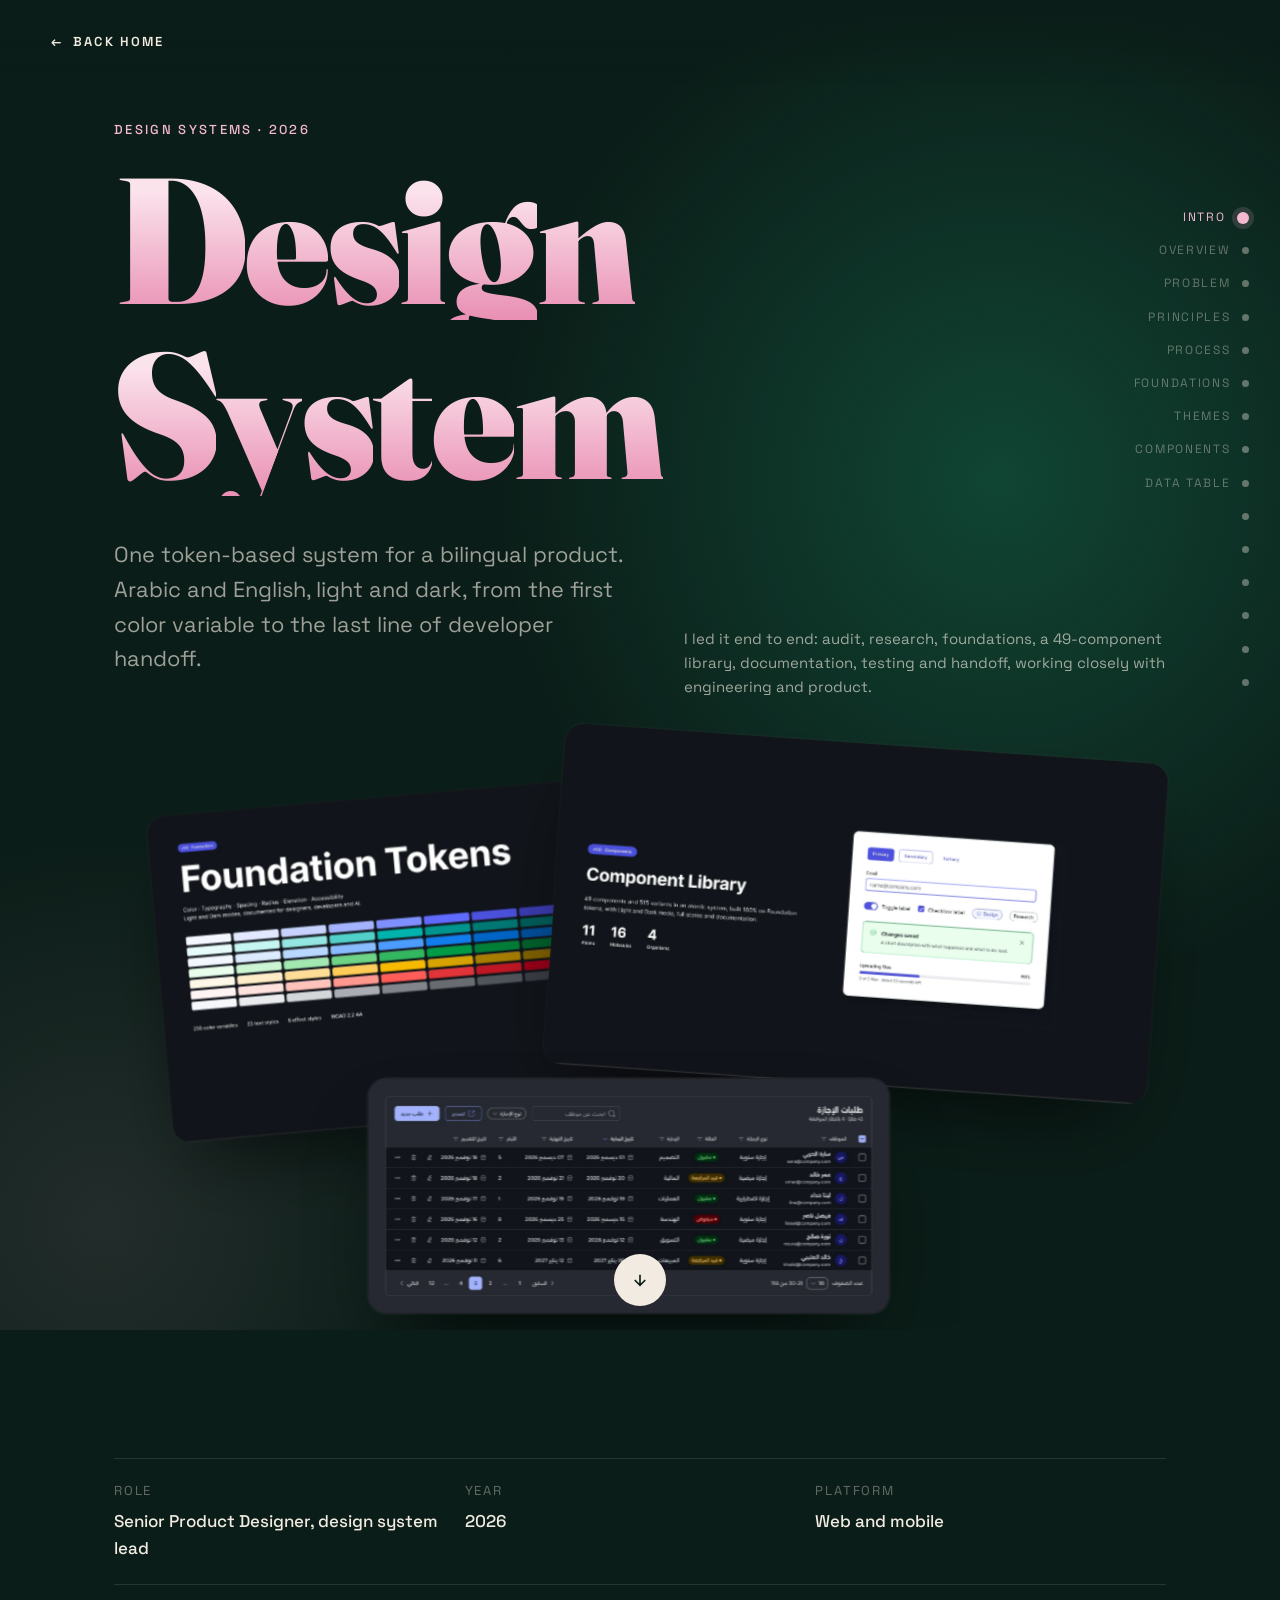
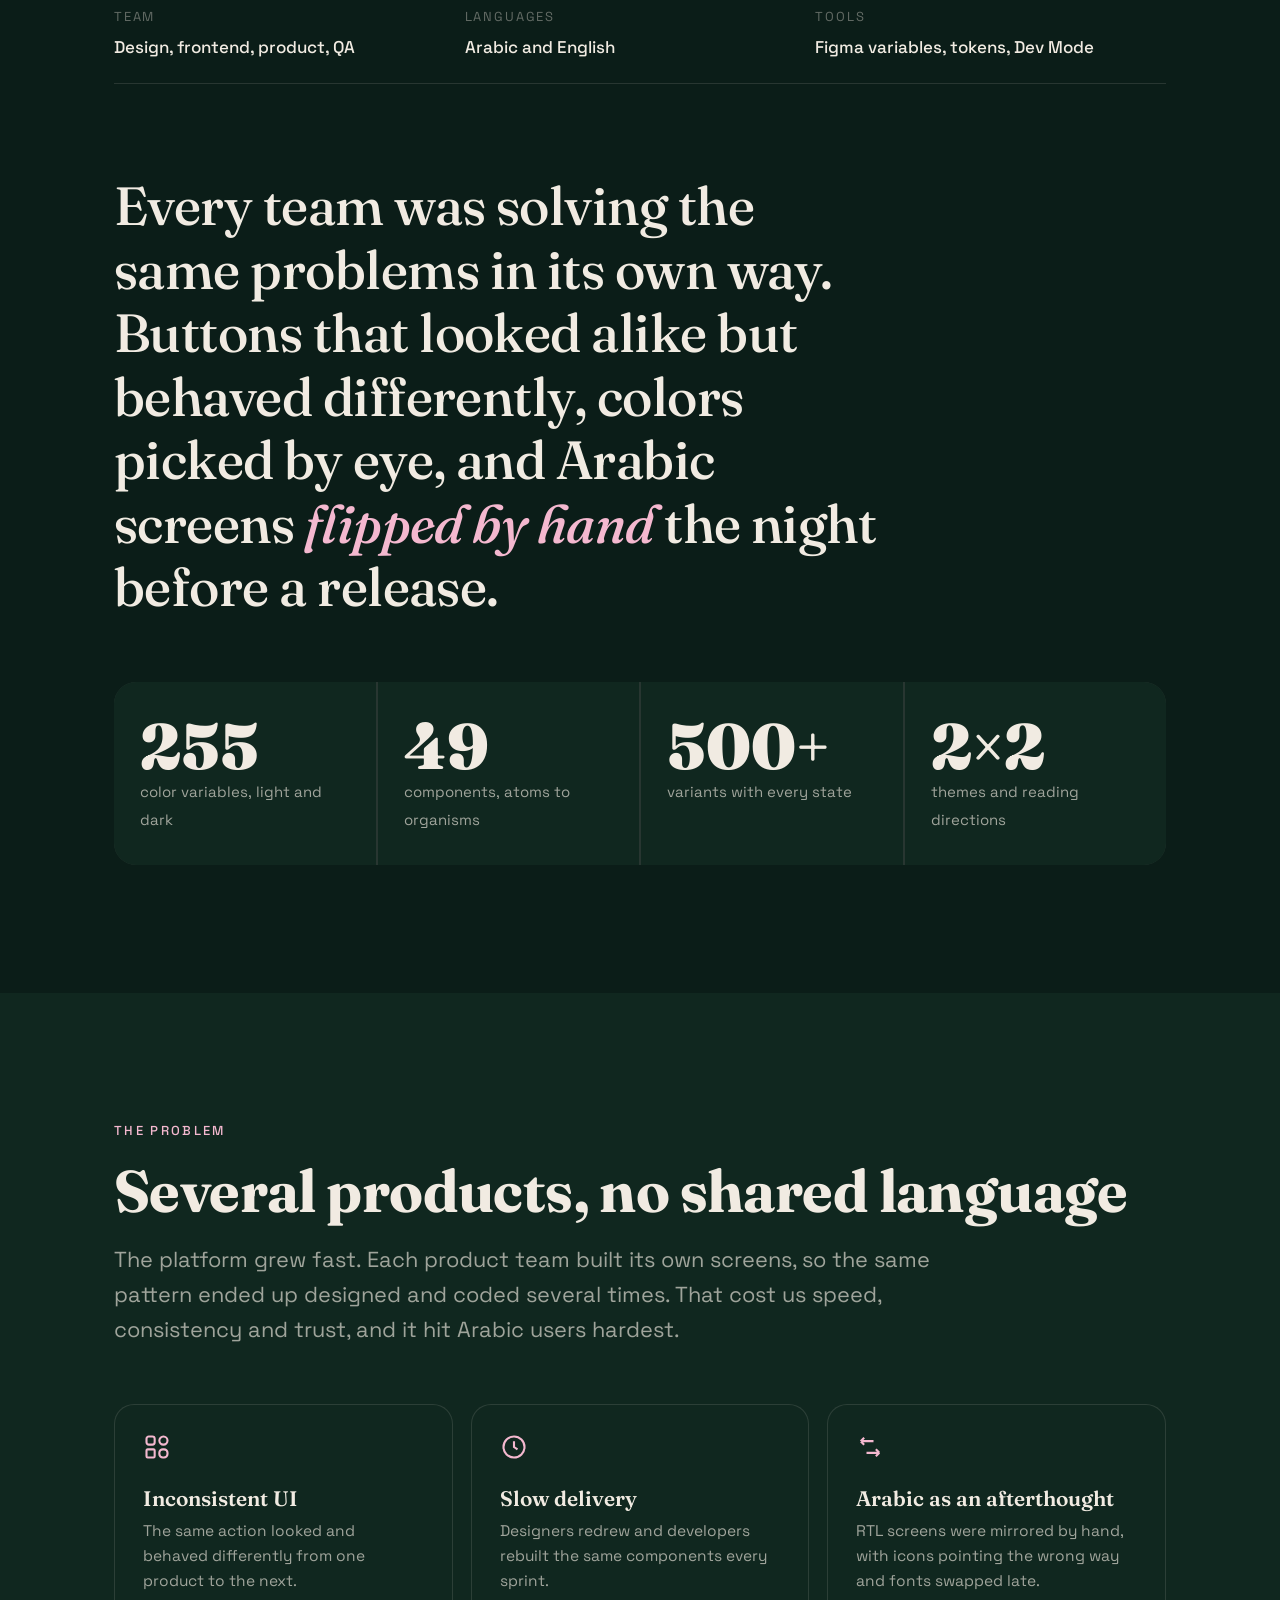
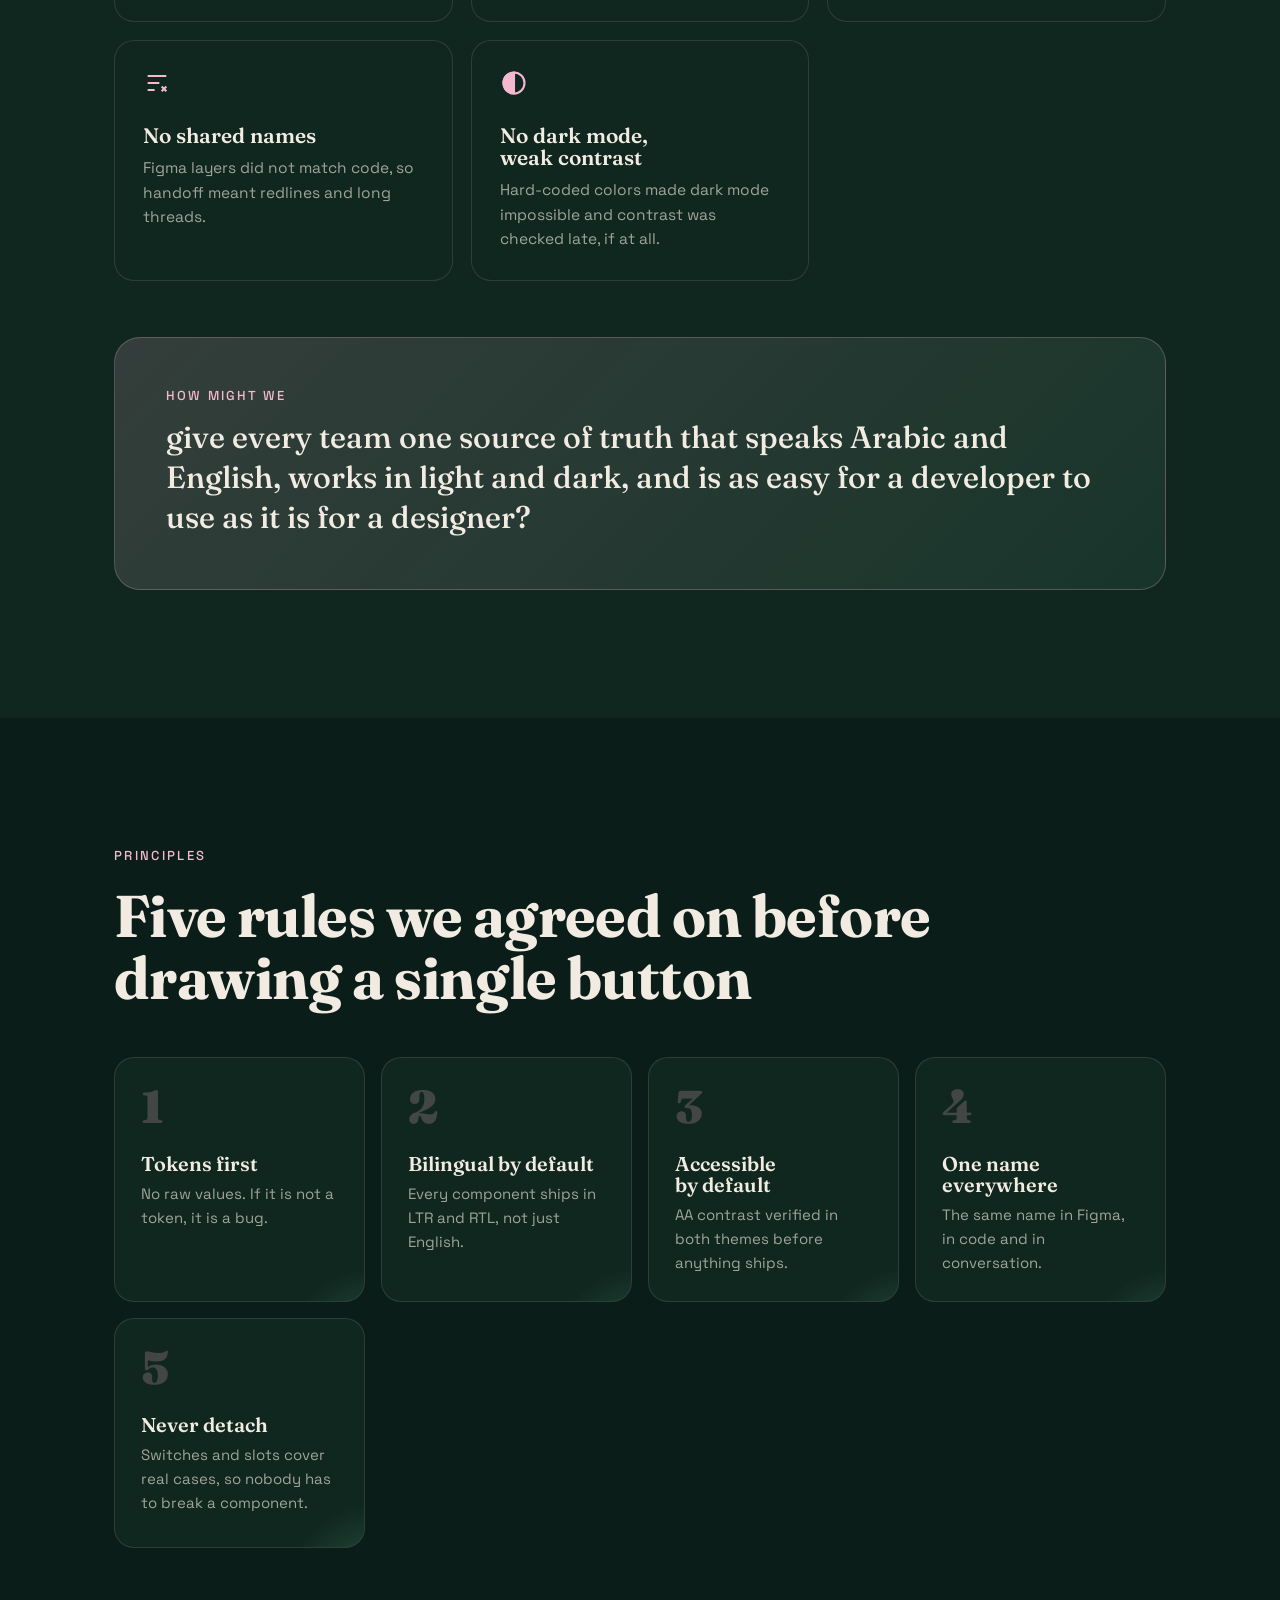
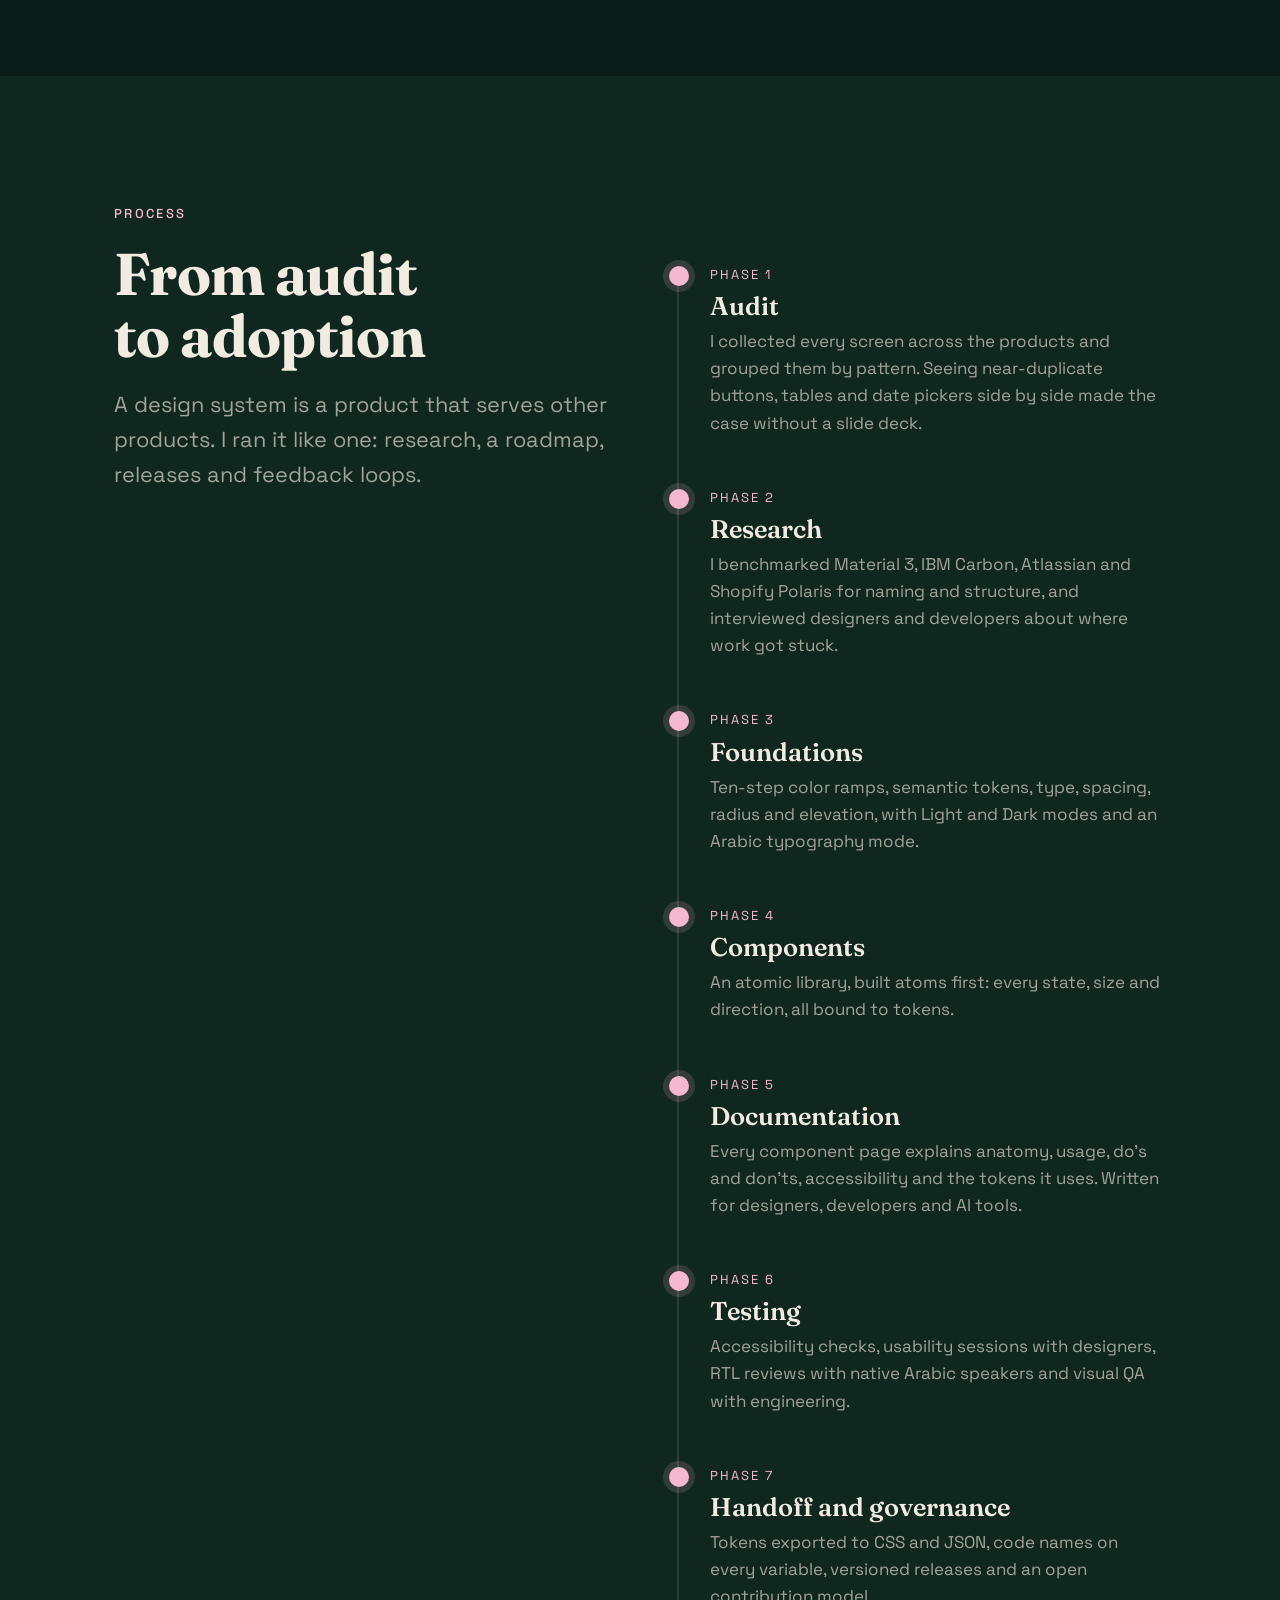
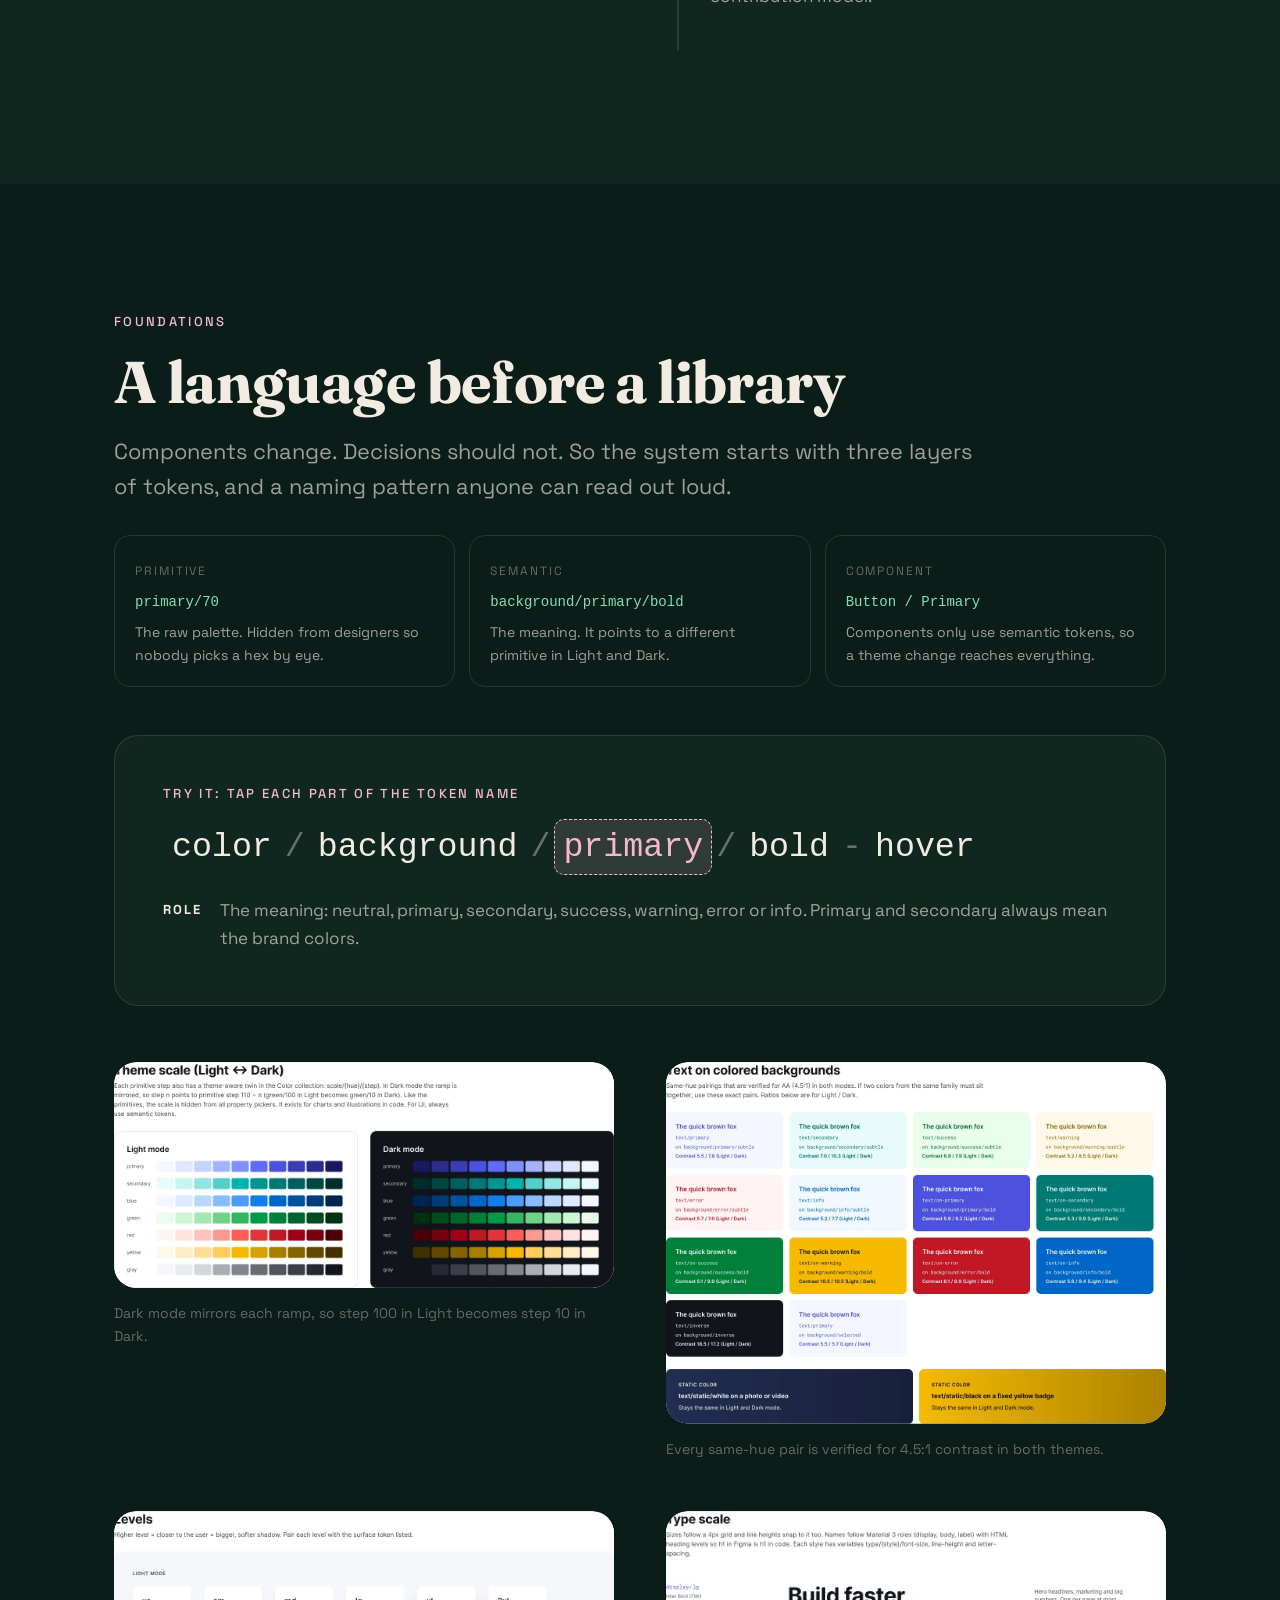
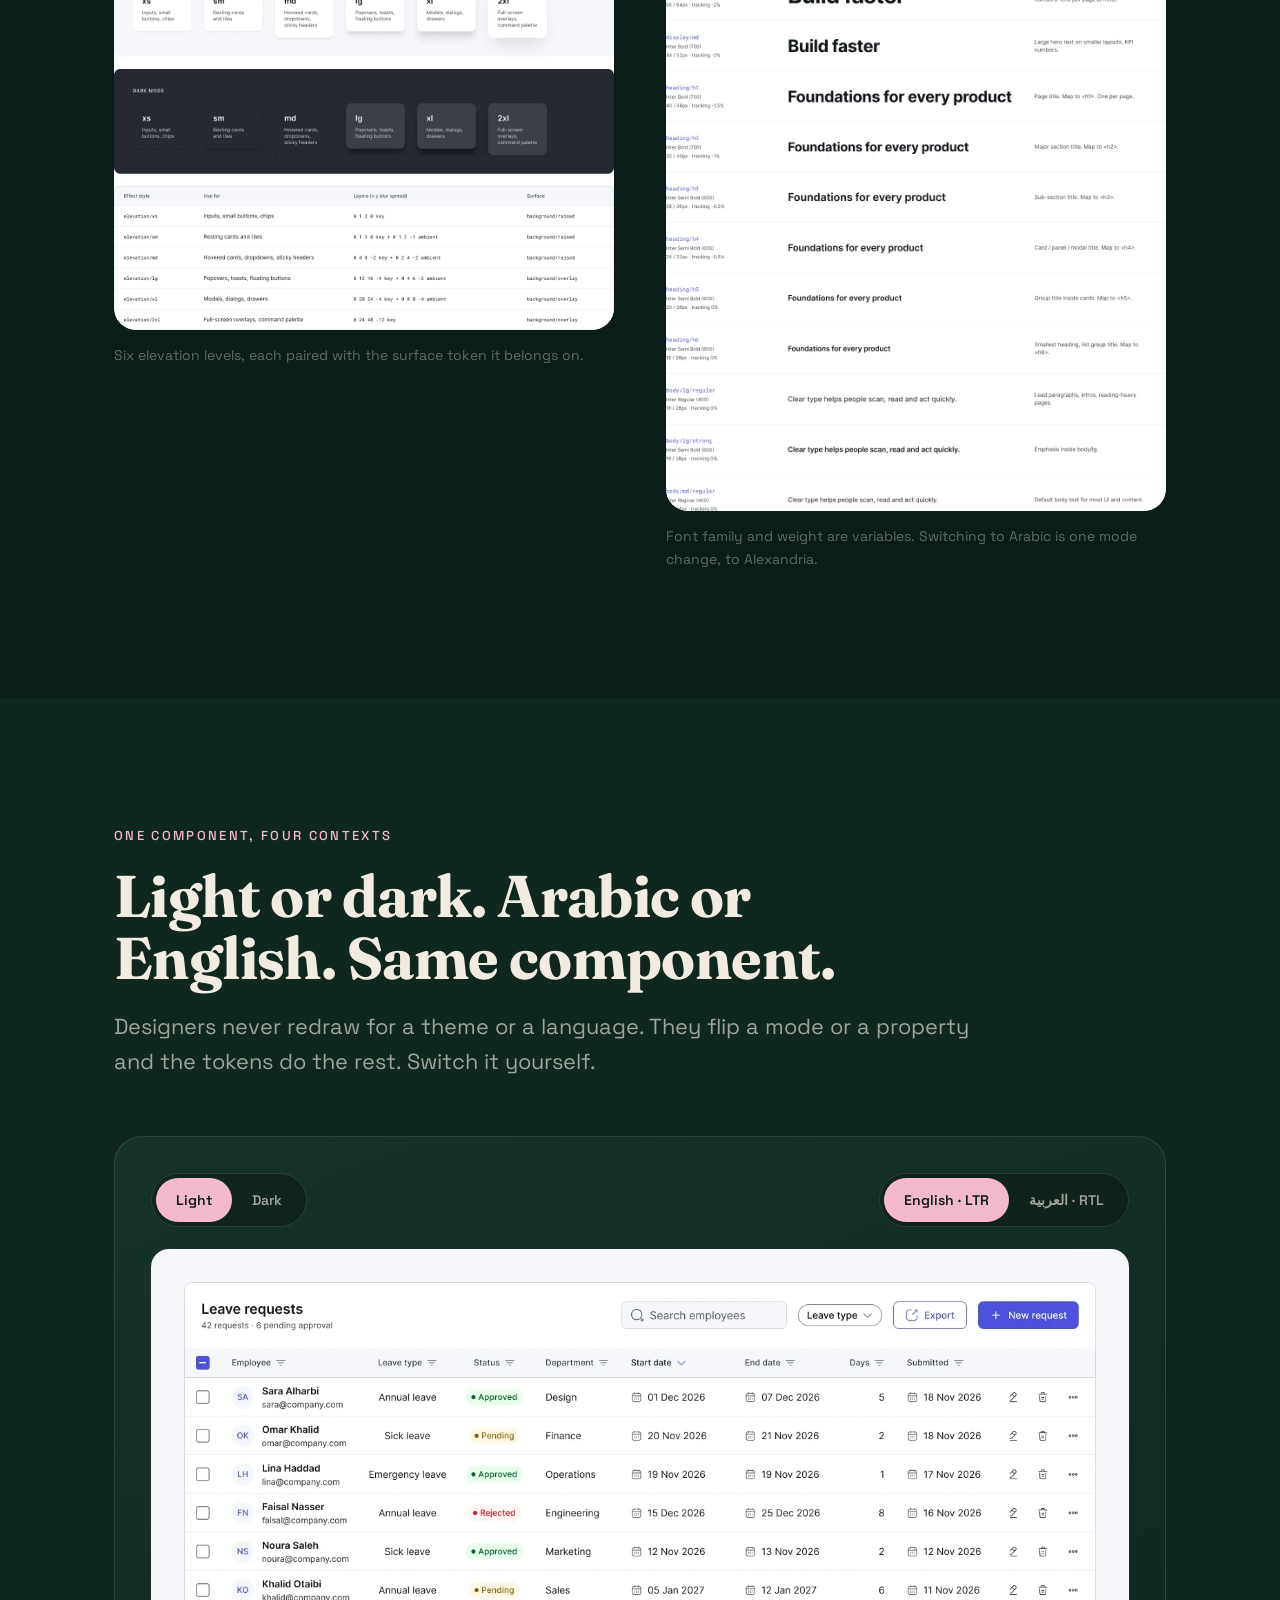
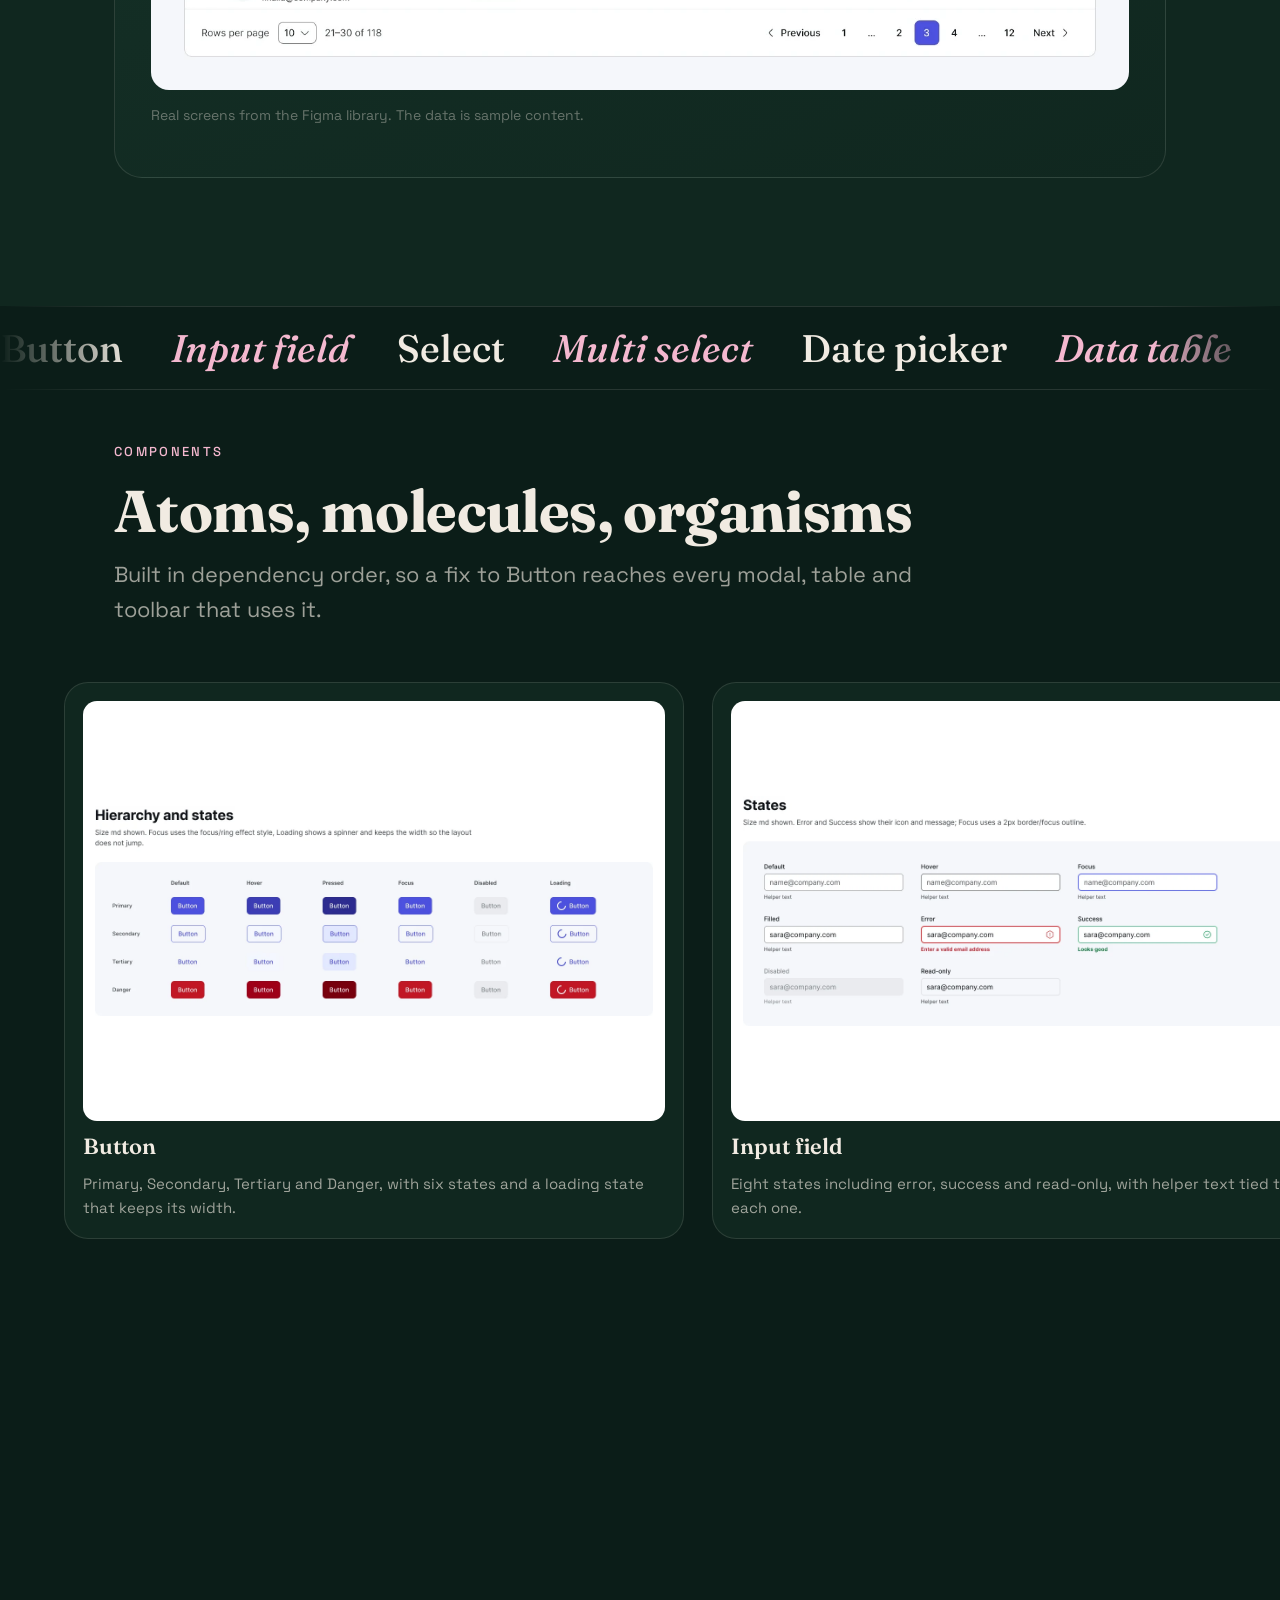
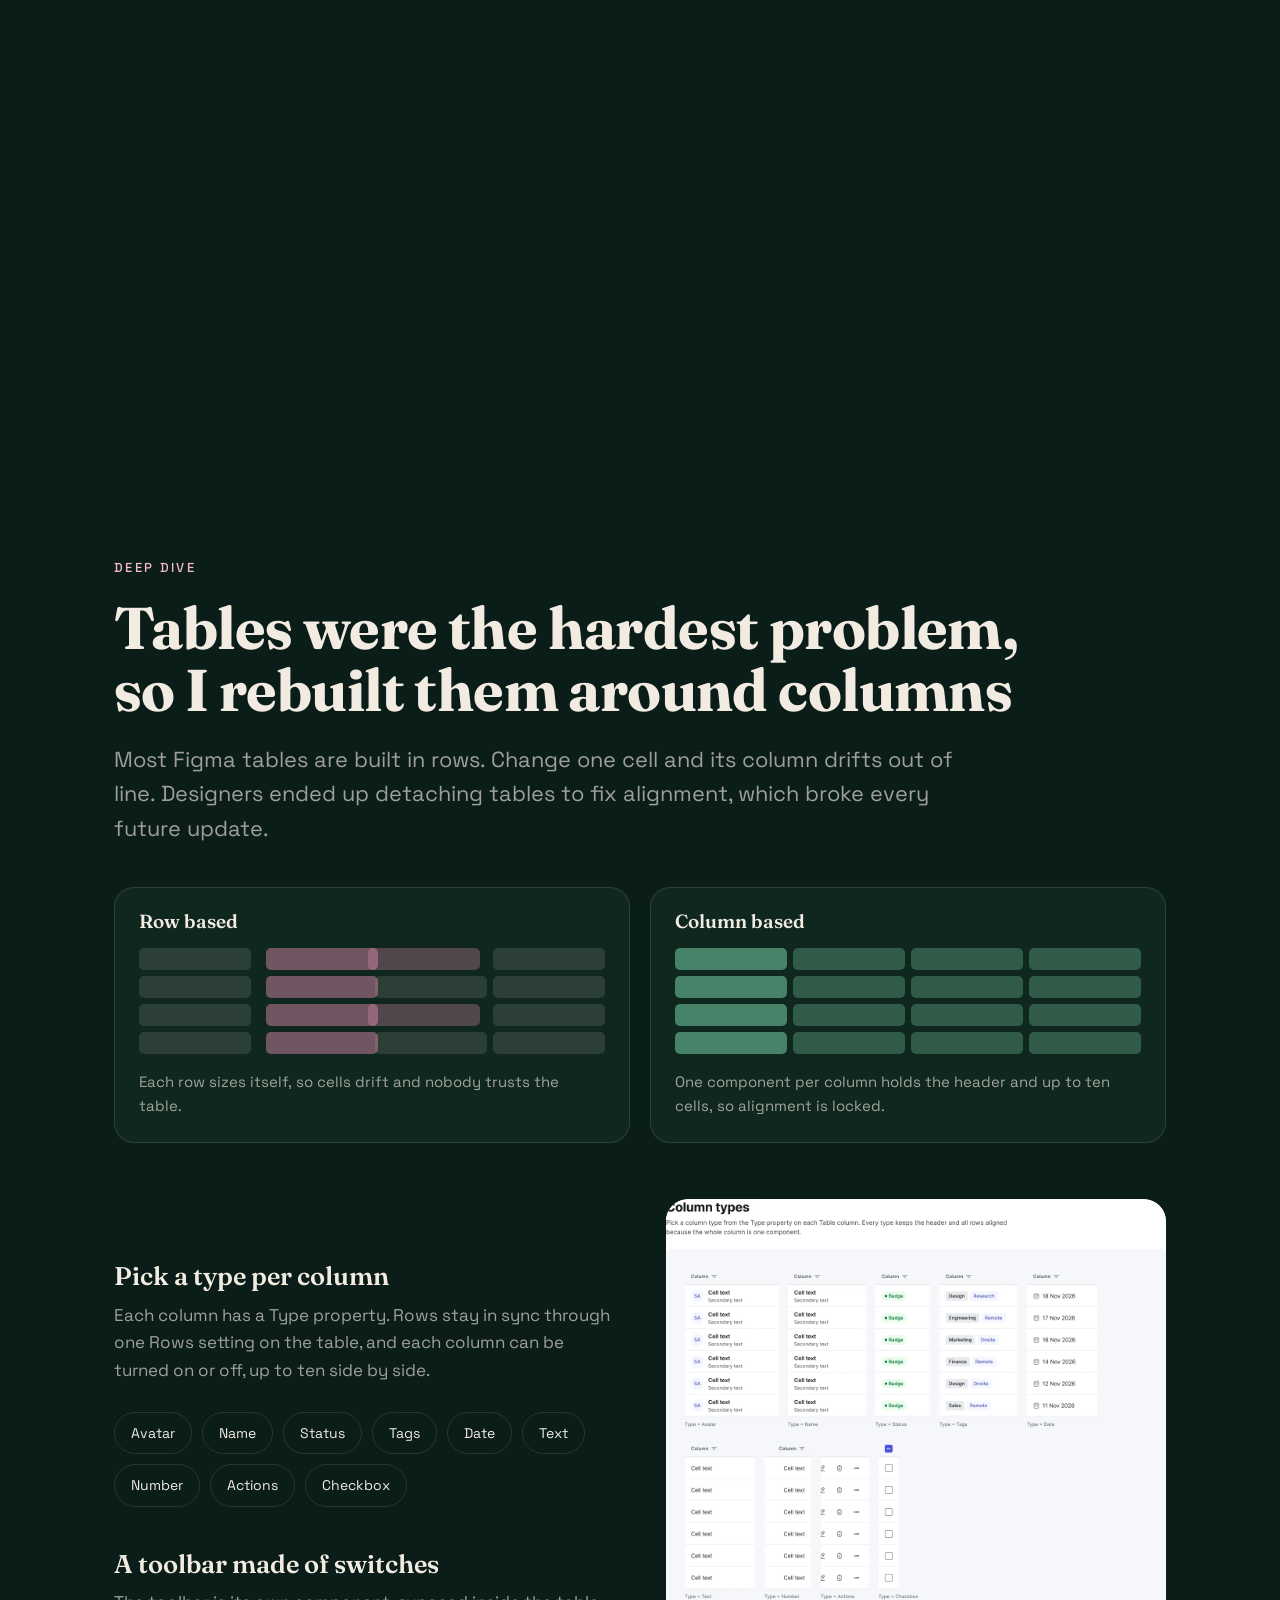
==== commit 83bd4af4: "Add the everlean case study, second in the reel everlean gets its own page at /everlean/, linked lik" ====
--- a/design-system/index.html
+++ b/design-system/index.html
@@ -657,7 +657,7 @@
 
 <nav class="next" aria-label="More projects">
   <a href="/#vehicle-route-management"><small>← Previous</small><strong>Vehicle Route Management</strong></a>
-  <a href="/#cookster"><small>Next →</small><strong>Cookster</strong></a>
+  <a href="/everlean/"><small>Next →</small><strong>everlean</strong></a>
 </nav>
 </main>
 <footer><span>© 2026 Ahmed Edris, Product Designer</span><span>Screens from the Figma design system. Data is sample content.</span></footer>
